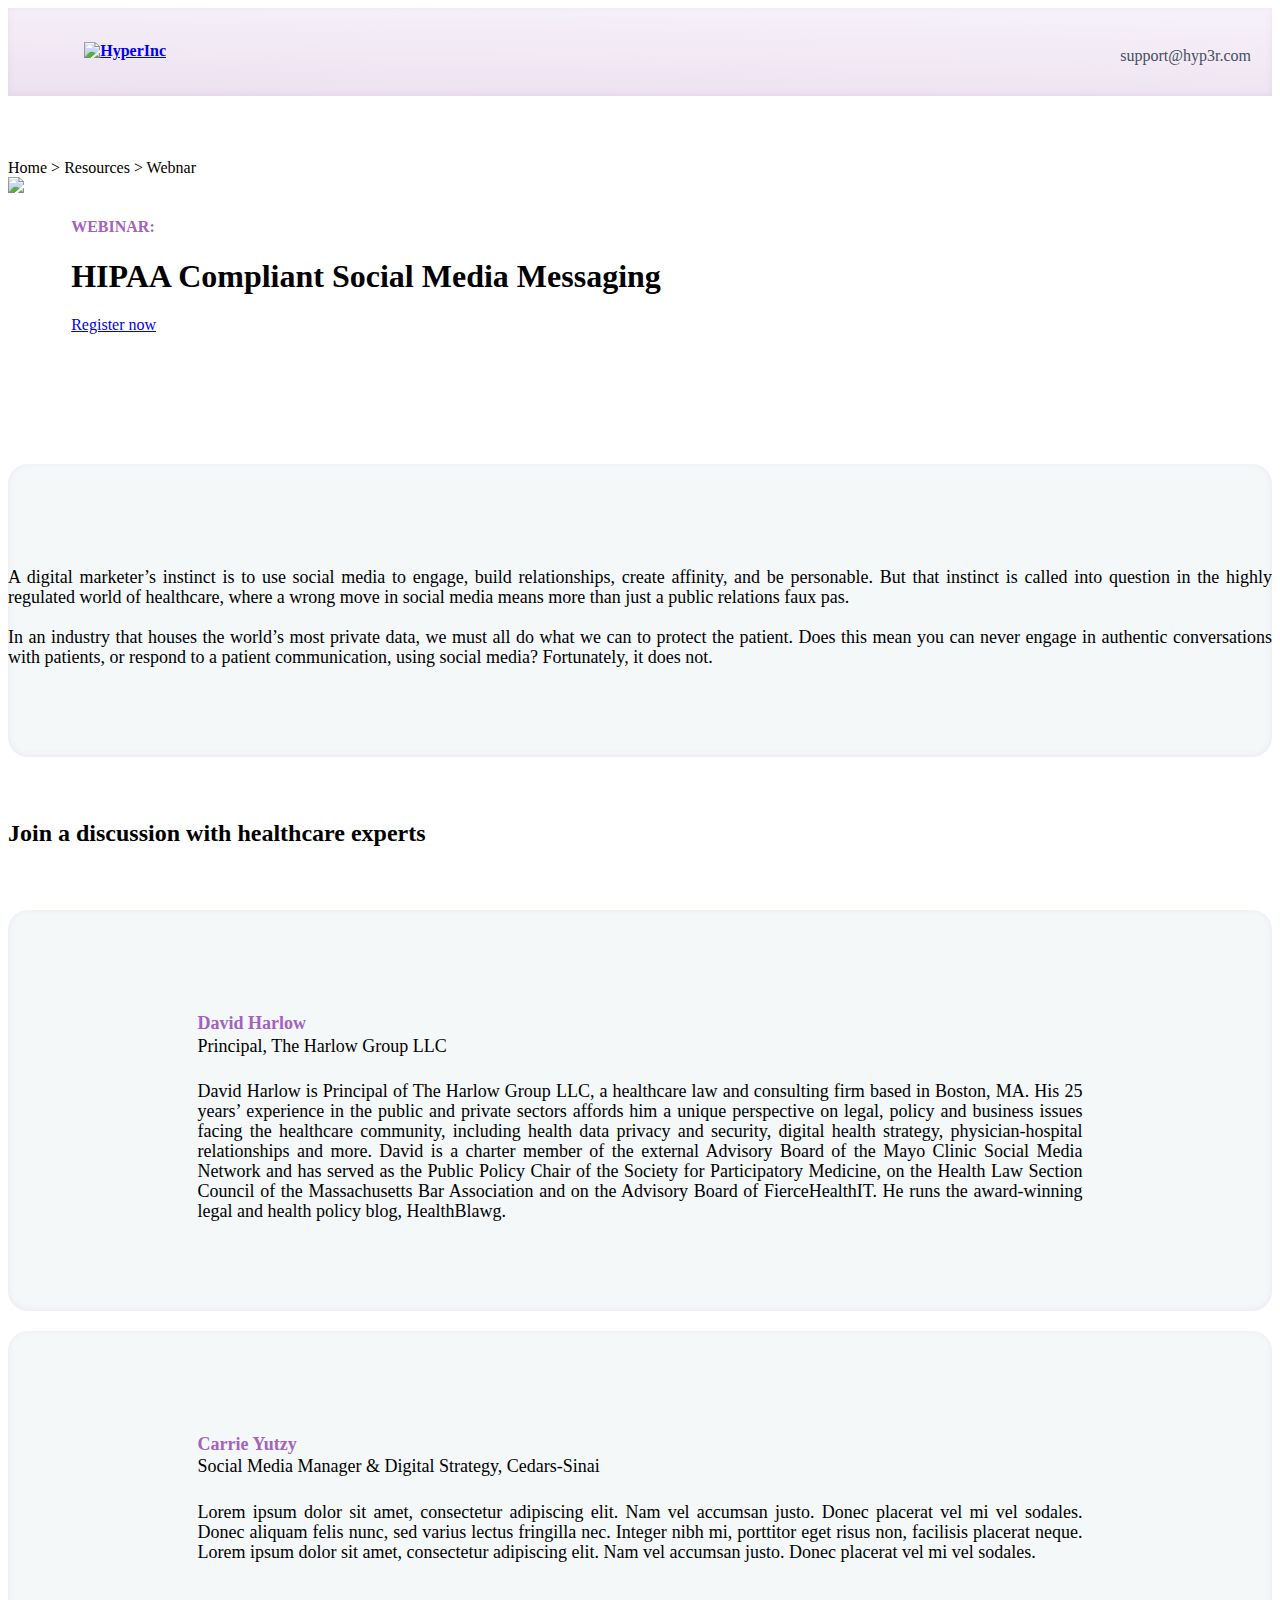
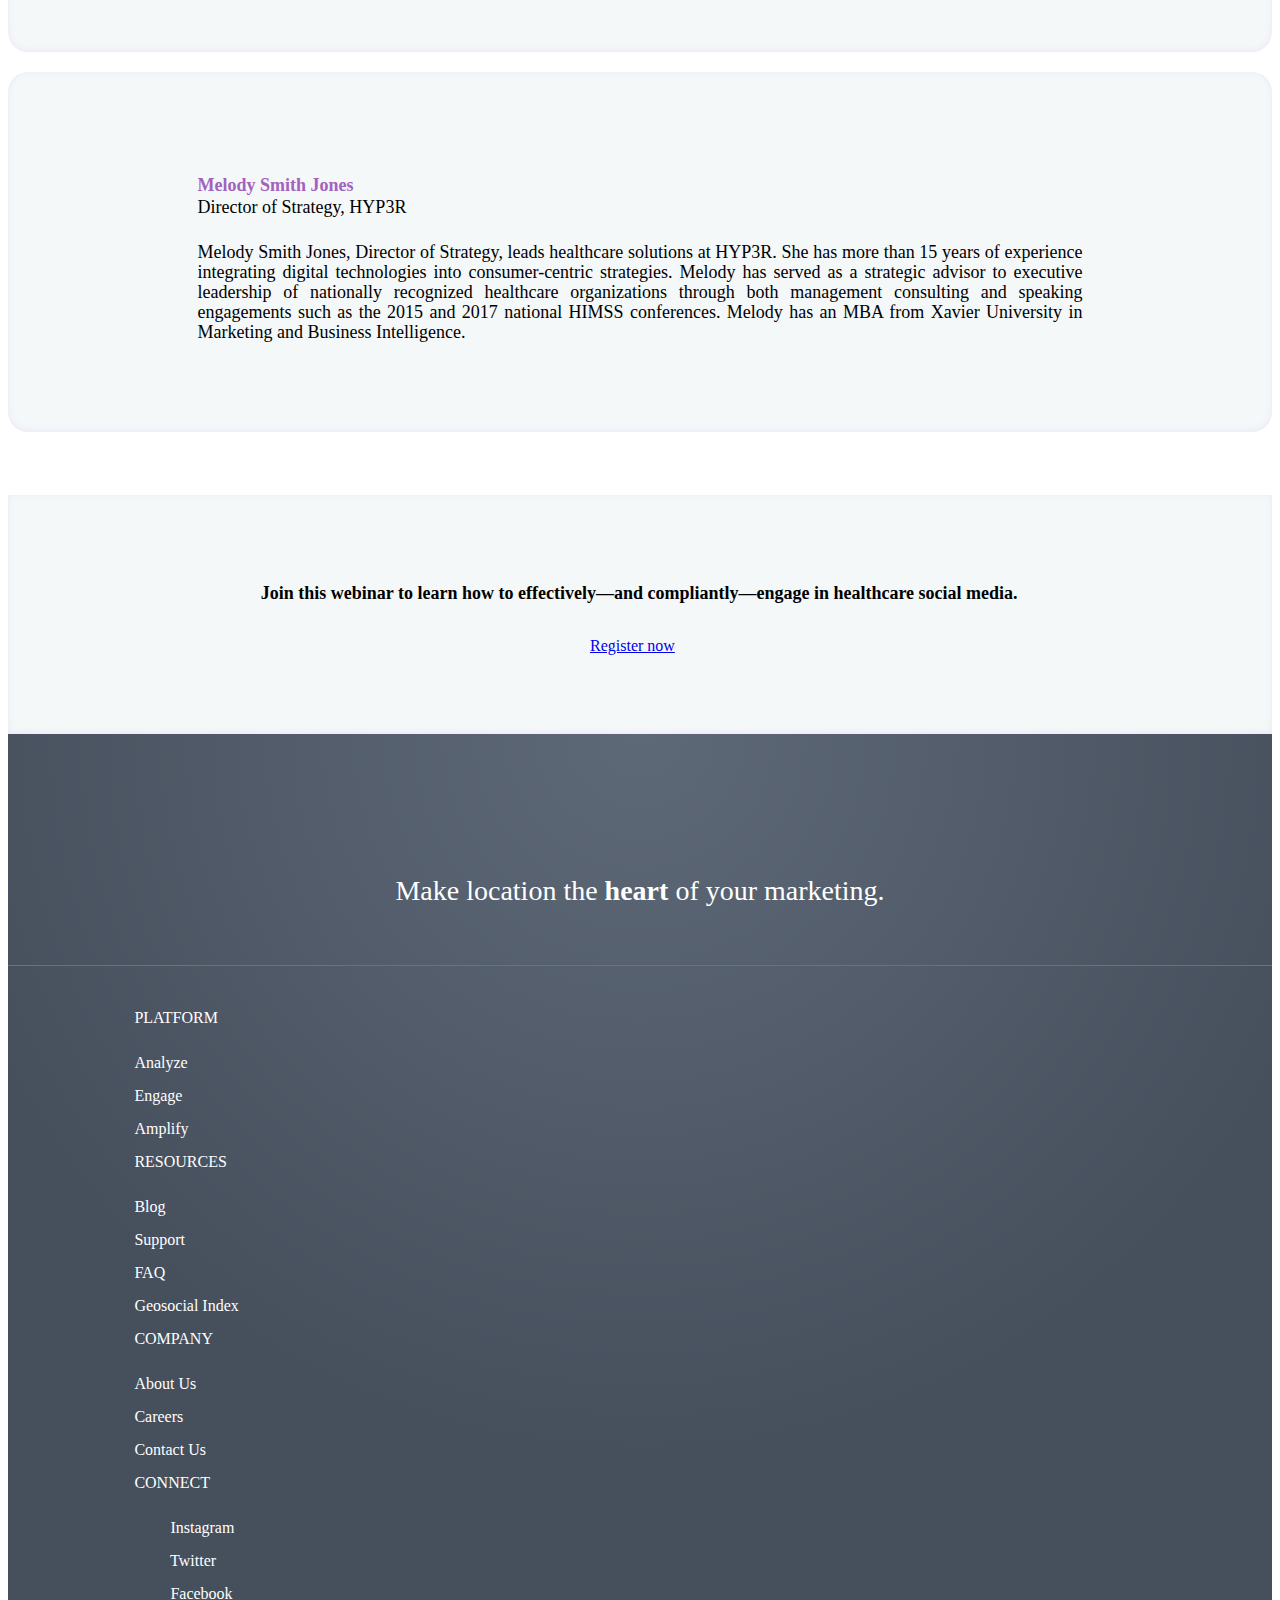
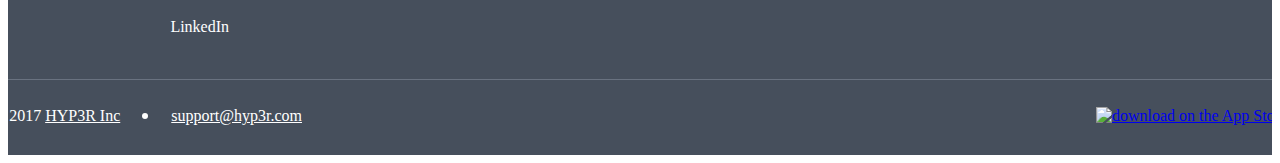
==== index.html @ 598badd9 "Concluding the desktop version" ====
<!DOCTYPE html>
<html prefix="og: http://ogp.me/ns#">

<head>
	<meta charset="utf-8">
	<meta name="viewport"
	 content="width=device-width, initial-scale=1.0">
	<title>HYP3R Take the Tour</title>
	<meta name="description"
	 content="Sign up for a HYP3R demo to explore our real-time, location-based social media engagement platform.">
	<meta name="robots"
	 content="index, follow">
	<meta name="author"
	 content="HYP3R Inc">
	<meta property="og:url"
	 content="https://hyp3r.com">
	<meta property="og:type"
	 content="website">
	<meta property="og:title"
	 content="HYP3R, the geosocial marketing platform">
	<meta property="og:description"
	 content="HYP3R's real-time, location-based social media engagement platform lets marketers surprise and delight customers when and where it matters most.">
	<meta property="og:image"
	 content="https://hyp3r.com/images/hyper-preview-platform.png">
	<meta name="twitter:card"
	 content="summary_large_image">
	<meta name="twitter:site"
	 content="@hyp3r">
	<meta name="twitter:creator"
	 content="@hyp3r">
	<meta name="twitter:title"
	 content="HYP3R, the geosocial marketing platform">
	<meta name="twitter:description"
	 content="HYP3R's real-time, location-based social media engagement platform lets marketers surprise and delight customers when and where it matters most.">
	<meta name="twitter:image"
	 content="https://hyp3r.com/images/hyper-preview-platform.png">
	<link href="https://fonts.googleapis.com/css?family=Lato:300,400,700"
	 rel="stylesheet">
	<link rel="stylesheet"
	 href="css/bootstrap.css">
	<link rel="stylesheet"
	 href="css/all.css">
	<link rel="icon"
	 type="image/png"
	 href="images/32.png">
	<script src="https://ajax.googleapis.com/ajax/libs/jquery/1.11.2/jquery.min.js"
	 defer></script>
	<script>
		window.jQuery || document.write('<script src="js/jquery-1.11.2.min.js" defer><\/script>')
	</script>
	<script src="https://maxcdn.bootstrapcdn.com/bootstrap/3.3.7/js/bootstrap.min.js"
	 integrity="sha384-Tc5IQib027qvyjSMfHjOMaLkfuWVxZxUPnCJA7l2mCWNIpG9mGCD8wGNIcPD7Txa"
	 crossorigin="anonymous"
	 defer></script>
	<script src="js/jquery.main.js"
	 defer></script>
	<!-- Google Analytics -->
	<script>
			(function (i, s, o, g, r, a, m) {			
i['GoogleAnalyticsObject'] = r; i[r] = i[r] || function () {
				(i[r].q = i[r].q || []).push(arguments)
			}, i[r].l = 1 * new Date(); a = s.createElement(o),
				m = s.getElementsByTagName(o)[0]; a.async = 1; a.src = g; m.parentNode.insertBefore(a, m)
			})(window, document, 'script', 'https://www.google-analytics.com/analytics.js', 'ga');

		ga('create', 'UA-61138845-1', 'auto');
		ga('send', 'pageview');
	</script>
</head>

<body>
	<div id="wrapper">
		<header id="header"
		 class="patterned">
			<div class="container">
				<strong class="logo"><a href="index.html"><img src="assets/web/logo.png" alt="HyperInc"></a></strong>
				<nav id="nav"
				 class="desktop-hidden">
					<a href="https://itunes.apple.com/us/app/hyp3r-the-engagement-platform-for-venues/id1049359499?mt=8"
					 class="appstore-link hidden-md hidden-lg">
						<img src="images/apple-btn.png" alt="download on the App Store">
					</a>
					<ul class="main-nav">
						<li><a href="platform.html">Platform</a></li>
						<li class="active"><a href="about-us.html">About</a></li>
						<li><a href="https://blog.hyp3r.com/"
							 target="_blank">Blog</a></li>
					</ul>
				</nav>
				<a href="#"
				 class="nav-opener pull-right"><span></span></a>
				<a class="heading-link"
				 href="mailto:&#115;&#117;&#112;&#112;&#111;&#114;&#116;&#064;&#104;&#121;&#112;&#051;&#114;&#046;&#099;&#111;&#109;">&#115;&#117;&#112;&#112;&#111;&#114;&#116;&#064;&#104;&#121;&#112;&#051;&#114;&#046;&#099;&#111;&#109;</a>
			</div>
		</header>
		<main id="main">		
			<section class="tour-section viewport-section">
				<div class="sequence-menu">
					Home > Resources > Webnar
				</div>
				<div class="container">
					<div class="row">
						<div class="col-lg-4 col-sm-4">
				          <img class="healthcare-graphic-img" src="assets/web/HealthcareGraphic1.png">
				        </div>
				        <div class="col-lg-8 col-sm-8 webnar">
				        	<h4 style="color: #A362BE">WEBINAR:</h4>
				          <h1>HIPAA Compliant Social Media Messaging</h1>
				          <p><a class="btn btn-primary" href="#" role="button">Register now</a></p>
				       </div>
					</div>
				</div>
			</section>
			<section>
				<div class="hero static-hero">
					<div class="container">
						<div>
							<p align="justify">A digital marketer’s instinct is to use social media to engage, build relationships, create affinity, and be personable. But that instinct is called into question in the highly regulated world of healthcare, where a wrong move in social media means more than just a public relations faux pas.
 							<br><br>In an industry that houses the world’s most private data, we must all do what we can to protect the patient. Does this mean you can never engage in authentic conversations with patients, or respond to a patient communication, using social media? Fortunately, it does not.</p>
						</div>
					</div>
				</div>
			</section>
			<section>
				<div class="ae-1 healthcare-intro">
					<h2 class="text-center">Join a discussion with healthcare experts</h2>
				</div>

			</section>
			<section>
				
				<div class="container">
					<div class="hero static-hero">
						<div class="healthcare-section">
							<h4 class="healthcar-name">David Harlow</h4><br>
							<p>Principal, The Harlow Group LLC</p>
							<img class="healthcar-avatar" src="assets/web/DavidPhoto1.png">
							<p align="justify">David Harlow is Principal of The Harlow Group LLC, a healthcare law and consulting firm based in Boston, MA. His 25 years’ experience in the public and private sectors affords him a unique perspective on legal, policy and business issues facing the healthcare community, including health data privacy and security, digital health strategy, physician-hospital relationships and more. David is a charter member of the external Advisory Board of the Mayo Clinic Social Media Network and has served as the Public Policy Chair of the Society for  Participatory Medicine, on the Health Law Section Council of the Massachusetts Bar Association and on the Advisory Board of FierceHealthIT. He runs the award-winning legal and health policy blog, HealthBlawg.</p>
						</div>
					</div>
					<div class="hero static-hero">
						<div class="healthcare-section">
							<h4 class="healthcar-name">Carrie Yutzy </h4><br>
							<p>Social Media Manager & Digital Strategy, Cedars-Sinai</p>
							<img class="healthcar-avatar" src="assets/web/CarriePhoto1.png">
							<p align="justify">Lorem ipsum dolor sit amet, consectetur adipiscing elit. Nam vel accumsan justo. Donec placerat vel mi vel sodales. Donec aliquam felis nunc, sed varius lectus fringilla nec. Integer nibh mi, porttitor eget risus non, facilisis placerat neque. Lorem ipsum dolor sit amet, consectetur adipiscing elit. Nam vel accumsan justo. Donec placerat vel mi vel sodales.</p>
						</div>
					</div>
					
					<div class="hero static-hero">
						<div class="healthcare-section">
							<h4 class="healthcar-name">Melody Smith Jones</h4><br>
							<p>Director of Strategy, HYP3R</p>
							<img class="healthcar-avatar" src="assets/web/MelodyPhoto1.png">
							<p align="justify">Melody Smith Jones, Director of Strategy, leads healthcare solutions at HYP3R. She has more than 15 years of experience integrating digital technologies into consumer-centric strategies. Melody has served as a strategic advisor to executive leadership of nationally recognized healthcare organizations through both management consulting and speaking engagements such as the 2015 and 2017 national HIMSS conferences. Melody has an MBA from Xavier University in Marketing and Business Intelligence.</p>
						</div>
					</div>

				</div>


			</section>
			<section>
				<div class="ae-1 hero healthcare-footer">
					<div class="join-webnar">
						<h4 class="text-center">Join this webinar to learn how to effectively—and compliantly—engage in healthcare social media.</h4>
						<p><a class="btn btn-primary btn-join-webnar" href="#" role="button">Register now</a></p>
					</div>

				</div>

			</section>
		</main>
		<footer id="footer">
			<div class="container">
				<div class="footer-heading hidden-xs">
					<i class="icon-hyper-pin"></i>
					<p>Make location the <b>heart</b> of your marketing.</p>
				</div>
				<div class="add-nav row">
					<div class="col-md-10 col-md-offset-3 col-sm-offset-3">
						<div class="row">
							<div class="col-xs-6 col-sm-3 center-mobile">
								<span class="title">Platform</span>
								<ul class="add-nav-list footer-platform">
									<li><a href="platform.html#analyze">Analyze</a></li>
									<li><a href="platform.html#engage">Engage</a></li>
									<li><a href="platform.html#amplify">Amplify</a></li>
								</ul>
							</div>
							
							<div class="col-sm-3">
								<span class="title">RESOURCES</span>
								<ul class="add-nav-list">
									<li><a href="https://blog.hyp3r.com/" target="_blank">Blog</a></li>
									<li><a href="http://support.hyp3r.com/" target="_blank">Support</a></li>
									<li><a href="http://support.hyp3r.com/customer/en/portal/topics/1008012-faqs" target="_blank">FAQ</a></li>
							<li><a href="https://geosocial.hyp3r.com/" target="_blank">Geosocial Index</a></li>
							</ul>
							</div>
							<div class="col-xs-6 col-sm-3 center-mobile">
								<span class="title">COMPANY</span>
								<ul class="add-nav-list footer-about-us">
									<li><a href="about-us.html">About Us</a></li>
									<li><a href="about-us.html#careers">Careers</a></li>
									<li><a href="about-us.html#contactus">Contact Us</a></li>
								</ul>
							</div>
							<div class="clearfix visible-xs-block"></div>
							<div class="col-sm-3">
								<span class="title text-center-xs decorate-xs"><span class="decorationed">CONNECT</span></span>
								<ul class="add-nav-list social-list-xs">
									<li><a href="https://www.instagram.com/hyp3r/"
										 class="instagram"
										 target="_blank"><i class="icon-instagram"></i> <span>Instagram</span></a></li>
									<li><a href="https://twitter.com/hyp3r"
										 class="twitter"
										 target="_blank"><i class="icon-twitter"></i> <span>Twitter</span></a></li>
									<li><a href="https://www.facebook.com/hyp3rapp/"
										 class="facebook"
										 target="_blank"><i class="icon-facebook"></i> <span>Facebook</span></a></li>
									<li><a href="https://www.linkedin.com/company/hyp3r"
										 class="linkedin"
										 target="_blank"><i class="icon-linkedin"></i> <span>LinkedIn</span></a></li>
								</ul>
							</div>
						</div>
					</div>
				</div>
				<div class="basement">
					<ul class="copy-list ae-6 from-left">
						<li>&copy; 2017 <a href="#">HYP3R Inc</a></li>
						<li><a href="mailto:&#115;&#117;&#112;&#112;&#111;&#114;&#116;&#064;&#104;&#121;&#112;&#051;&#114;&#046;&#099;&#111;&#109;">&#115;&#117;&#112;&#112;&#111;&#114;&#116;&#064;&#104;&#121;&#112;&#051;&#114;&#046;&#099;&#111;&#109;</a></li>
					</ul>
					<div class="ae-6 from-right">
						<a href="https://itunes.apple.com/us/app/hyp3r-the-engagement-platform-for-venues/id1049359499?mt=8"
						 class="appstore-link">
							<img src="assets/web/apple-btn.png" alt="download on the App Store">
						</a>
					</div>
				</div>
			</div>
		</footer>
	</div>
</body>

</html>
---- css/all.css ----
@font-face {
    font-family: "icomoon";
    src: url(../fonts/icomoon.eot?uert0j);
    src: url(../fonts/icomoon.eot?uert0j#iefix) format("embedded-opentype"),url(../fonts/icomoon.ttf?uert0j) format("truetype"),url(../fonts/icomoon.woff?uert0j) format("woff"),url(../fonts/icomoon.svg?uert0j#icomoon) format("svg");
    font-weight: 400;
    font-style: normal
}

[class*=" icon-"],[class^=icon-] {
    font-family: "icomoon"!important;
    speak: none;
    font-style: normal;
    font-weight: 400;
    font-variant: normal;
    text-transform: none;
    line-height: 1;
    -webkit-font-smoothing: antialiased;
    -moz-osx-font-smoothing: grayscale
}

.icon-conect2:before {
    content: "\e90a"
}

.icon-alert:before {
    content: "\e906"
}

.icon-chart:before {
    content: "\e907"
}

.icon-chart2:before {
    content: "\e908"
}

.icon-gift:before {
    content: "\e90f"
}

.icon-img:before {
    content: "\e910"
}

.icon-message:before {
    content: "\e911"
}

.icon-world:before {
    content: "\e912"
}

.icon-arrow-right:before {
    content: "\e900"
}

.icon-hyper-pin:before {
    content: "\e901"
}

.icon-conect:before {
    content: "\e909"
}

.icon-linkedin:before {
    content: "\e902"
}

.icon-facebook:before {
    content: "\e903"
}

.icon-twitter:before {
    content: "\e904"
}

.icon-instagram:before {
    content: "\e905"
}

.slick-list,.slick-slider {
    position: relative;
    display: block
}

.slick-slider {
    box-sizing: border-box;
    -webkit-touch-callout: none;
    -webkit-user-select: none;
    -moz-user-select: none;
    -ms-user-select: none;
    user-select: none;
    -ms-touch-action: pan-y;
    touch-action: pan-y;
    -webkit-tap-highlight-color: transparent
}

.slick-list {
    overflow: hidden;
    margin: 0;
    padding: 0
}

.slick-dots li button:focus,.slick-dots li button:hover,.slick-list:focus {
    outline: none
}

.slick-list.dragging {
    cursor: pointer;
    cursor: hand
}

.slick-slider .slick-list,.slick-slider .slick-track {
    -ms-transform: translate3d(0,0,0);
    transform: translate3d(0,0,0)
}

.slick-track {
    position: relative;
    left: 0;
    top: 0;
    display: block
}

.slick-track:after,.slick-track:before {
    content: "";
    display: table
}

.slick-track:after {
    clear: both
}

.slick-loading .slick-track {
    visibility: hidden
}

.slick-slide {
    float: left;
    height: 100%;
    min-height: 1px;
    outline: none;
    display: none
}

[dir=rtl] .slick-slide {
    float: right
}

.slick-initialized .slick-slide,.slick-slide img {
    display: block
}

.slick-slide.slick-loading img {
    display: none
}

.slick-slide.dragging img {
    pointer-events: none
}

.slick-loading .slick-slide {
    visibility: hidden
}

.slick-vertical .slick-slide {
    display: block;
    height: auto;
    border: 1px solid transparent
}

.is-touch-device .hero .video-holder video,.slick-arrow.slick-hidden {
    display: none
}

.emoji-side-space {
    margin-left: 3px;
    margin-right: 5px
}

@font-face {
    font-family: "slick";
    font-weight: 400;
    font-style: normal;
    src: url(fonts/slick.eot);
    src: url(fonts/slick.eot?#iefix) format("embedded-opentype"),url(fonts/slick.woff) format("woff"),url(fonts/slick.ttf) format("truetype"),url(fonts/slick.svg#slick) format("svg")
}

.slick-next,.slick-prev {
    position: absolute;
    display: block;
    height: 20px;
    width: 20px;
    line-height: 0;
    font-size: 0;
    cursor: pointer;
    background: 0 0;
    color: transparent;
    top: 50%;
    -ms-transform: translate(0,-50%);
    transform: translate(0,-50%);
    padding: 0;
    border: none;
    outline: none
}

.slick-next:focus,.slick-next:hover,.slick-prev:focus,.slick-prev:hover {
    outline: none;
    background: 0 0;
    color: transparent
}

.slick-dots li button:focus:before,.slick-dots li button:hover:before,.slick-next:focus:before,.slick-next:hover:before,.slick-prev:focus:before,.slick-prev:hover:before {
    opacity: 1
}

.slick-next.slick-disabled:before,.slick-prev.slick-disabled:before {
    opacity: .25
}

.slick-dots li button:before,.slick-next:before,.slick-prev:before {
    font-family: "slick";
    font-size: 20px;
    line-height: 1;
    color: #fff;
    opacity: .75;
    -webkit-font-smoothing: antialiased;
    -moz-osx-font-smoothing: grayscale
}

.slick-prev {
    left: -25px
}

.slick-prev[dir=rtl] {
    left: auto;
    right: -25px
}

.slick-prev:before {
    content: "←"
}

.slick-next:before,.slick-prev:before[dir=rtl] {
    content: "→"
}

.slick-next {
    right: -25px
}

.slick-next[dir=rtl] {
    left: -25px;
    right: auto
}

.slick-next:before[dir=rtl] {
    content: "←"
}

.slick-dotted .slick-slider {
    margin-bottom: 30px
}

.slick-dots {
    position: absolute;
    bottom: -25px;
    list-style: none;
    display: block;
    text-align: center;
    padding: 0;
    margin: 0;
    width: 100%
}

.slick-dots li {
    position: relative;
    display: inline-block;
    height: 20px;
    width: 20px;
    margin: 0 5px;
    padding: 0;
    cursor: pointer
}

.slick-dots li button {
    border: 0;
    background: 0 0;
    display: block;
    height: 20px;
    width: 20px;
    outline: none;
    line-height: 0;
    font-size: 0;
    color: transparent;
    padding: 5px;
    cursor: pointer
}

.slick-dots li button:before {
    position: absolute;
    top: 0;
    left: 0;
    content: "•";
    width: 20px;
    height: 20px;
    font-size: 6px;
    line-height: 20px;
    text-align: center;
    color: #000;
    opacity: .25
}

.slick-dots li.slick-active button:before {
    color: #000;
    opacity: .75
}

.hero {
    box-shadow: inset 0 -1px 6px rgba(154,83,184,.1);
    background-color: #F4F8F9;
    font-size: 13px;
    line-height: 18px;
    font-weight: 300;
    padding: 65px 0 27px;
    position: relative;
    z-index: 2
}

.home .hero {
    padding: 64px 0 20px;

}

.home .hero p {
    margin: 0 0 26px
}

.hero .description,.hero .description-animated {
    overflow: hidden;
    text-align: center;
    z-index: 9
}

.hero .description,.video-holder {
    position: relative
}

.hero .description-animated {
    position: absolute
}

.hero h1 {
    display: block;
    font-size: 22px;
    line-height: 30px;
    margin: 0 0 -2px
}

.hero p {
    margin: 0 0 20px
}

.hero .follow {
    transition: color .3s linear;
    color: #464f5c
}

.hero .follow:hover {
    color: #f43151;
    text-decoration: none
}

.hero .video-holder {
    padding-top: 63%
}

.hero .pattern {
    position: absolute;
    left: 0;
    right: 0;
    top: 0;
    bottom: 0;
    z-index: -1;
    background: url(../images/pattern.png);
    opacity: .4
}

.video-holder {
    text-align: center;
    background-size: cover;
    background-repeat: no-repeat;
    background-position: 50% 50%;
    overflow: hidden
}

.platform-list li:after,.video-holder video {
    position: absolute;
    -ms-transform: translateY(-50%);
    transform: translateY(-50%)
}

.video-holder video {
    border: 0!important;
    background-color: transparent;
    overflow: hidden;
    right: 0;
    opacity: .88;
    top: 55%
}

.video-holder img {
    display: block;
    height: auto;
    max-width: 100%;
    max-height: 425px;
    position: absolute;
    left: 0;
    top: 0
}

.video-holder .amplify-img {
    max-width: 445px
}

.video-holder .analyze-img {
    max-height: 475px
}

.platform-list {
    display: -ms-flexbox;
    display: flex;
    -ms-flex-pack: center;
    justify-content: center
}

.platform-list li {
    width: 80px;
    margin: 0 13px;
    position: relative;
    display: -ms-flexbox;
    display: flex
}

.platform-list li:after {
    content: "";
    background: url(../images/separator.png) no-repeat;
    background-size: cover;
    left: 100%;
    top: 50%;
    width: 33px;
    height: 8px;
    margin: -3px 0 0 -3px
}

.platform-list li:last-child:after {
    display: none
}

.platform-list a {
    transition: color .3s linear,box-shadow .3s linear,transform .3s linear;
    display: block;
    color: #9b53b8;
    width: 100%;
    display: -ms-flexbox;
    display: flex;
    -ms-flex-direction: column;
    flex-direction: column;
    -ms-flex-pack: justify;
    justify-content: space-between
}

.platform-list a:hover {
    -ms-transform: translateY(-14px);
    transform: translateY(-14px);
    text-decoration: none;
    color: #6c3987
}

.platform-list .img-wrap {
    margin: 0 0 -1px
}

.platform-list img {
    display: inline-block;
    vertical-align: top;
    max-width: 100%;
    height: auto;
    max-height: 175px
}

.platform-list .list-title {
    display: block;
    font-weight: 400
}

.form-group.semi-rhythm {
    margin: 0 0 10px
}

.form-control {
    font-family: "ProximaNova","Helvetica Neue",Helvetica,Arial,sans-serif;
    font-size: 15px;
    font-weight: 400;
    box-shadow: none;
    -webkit-appearance: none
}

.form-control:hover {
    border-color: #697280
}

.form-control:focus {
    border-color: #9b53b8;
    box-shadow: 0 0 3px rgba(0,0,0,.2)
}

.form-control.not-empty {
    border-color: #464f5c;
    box-shadow: none
}

.form-control.error {
    border-color: #f43151
}

label {
    font-weight: 400;
    font-size: 16px;
    color: #323b45;
    margin: 0 0 8px
}

.form-module .error-field,.form-module .thank-message {
    display: -ms-flexbox;
    display: flex;
    -ms-flex-pack: center;
    justify-content: center;
    -ms-flex-align: center;
    align-items: center
}

.form-module .error-field {
    border-color: #f43151;
    color: #f43151;
    text-align: center;
    border-width: 0 1px;
    overflow: hidden;
    background: 0 0;
    height: 0;
    padding: 0 19px;
    transition: height .3s linear,padding .3s linear,border-width .3s linear
}

.form-module .error-field .invalid-item {
    text-transform: lowercase
}

.form-module .error-form .error-field {
    height: 45px;
    padding: 6px 19px;
    border-width: 1px
}

.form-module .error-form .error-field.input-sm {
    height: 40px
}

.form-module .error-form [type=submit] {
    pointer-events: none;
    cursor: not-allowed;
    background-color: #b6bfce;
    border-color: #b6bfce
}

.form-module .error-form .icon {
    display: inline-block;
    vertical-align: top;
    margin: 0 0 0 5px
}

.form-module .success-form .thank-message {
    opacity: 1;
    visibility: visible;
    position: static
}

.form-module .success-form .success-hidden {
    display: none
}

.form-module .thank-message {
    max-width: 290px;
    height: 125px;
    background-color: #f4f8f9;
    border-radius: 4px;
    padding: 10px;
    font-size: 15px;
    opacity: 0;
    visibility: hidden;
    margin: 35px auto 10vh;
    transition: opacity .3s linear,visibility .3s linear;
    position: absolute;
    left: -9999px;
    top: -9999px
}

.form-module .thank-message .text {
    text-align: center;
    width: 259px
}

.form-module .thank-message .text span {
    display: block;
    margin: 0 0 15px
}

.form-module .thank-message .icon {
    font-size: 30px
}

.login-form {
    max-width: 430px;
    margin: 0 auto;
    padding: 0 15px
}

.login-form .btn-google-signin {
    width: 100%;
    margin: 0 0 20px
}

.login-form .devider {
    margin: 0 0 14px;
    text-align: center;
    font-weight: 300;
    font-size: 16px;
    overflow: hidden
}

.login-form .devider span {
    display: inline-block;
    vertical-align: top;
    position: relative;
    padding: 2px 12px
}

.login-form .devider span:after,.login-form .devider span:before {
    content: "";
    display: block;
    position: absolute;
    top: 50%;
    -ms-transform: translateY(-50%);
    transform: translateY(-50%);
    width: 100vw;
    height: 1px;
    background-color: #dbdee6
}

.login-form .devider span:before {
    right: 100%
}

.login-form .devider span:after {
    left: 100%
}

.login-form [type=submit] {
    min-width: 185px
}

.login-form .add-login-list {
    padding: 0;
    margin: 35px 0 0;
    list-style: none;
    display: -ms-flexbox;
    display: flex;
    -ms-flex-pack: justify;
    justify-content: space-between;
    -ms-flex-align: center;
    align-items: center;
    font-size: 16px
}

.login-form .add-login-list a {
    color: #9a5cb4;
    text-decoration: underline
}

.login-form .add-login-list a:hover,.platform-info a:hover {
    text-decoration: none
}

body {
    min-width: 320px
}

#wrapper {
    position: relative;
    overflow: hidden
}

a {
    outline: none!important;
    transition: color .3s linear
}

a:focus {
    text-decoration: none
}

.btn,.btn i {
    display: inline-block;
    vertical-align: top
}

.btn {
    font-size: 16px;
    outline: none!important;
    transition: background .3s linear,color .3s linear,border-color .3s linear
}

.btn:active {
    box-shadow: none
}

.btn.btn-default:hover {
    background: #9b53b8;
    color: #fff;
    border-color: #9b53b8
}

.btn.btn-default:active {
    background: #6c3987;
    border-color: #6c3987
}

.btn.btn-primary:hover {
    background: #f96e81;
    color: #fff;
    border-color: #f96e81
}

.btn.btn-primary:active {
    background: #e02847;
    border-color: #e02847
}

.btn.btn-info:hover {
    background: #9b53b8;
    color: #fff;
    border-color: #9b53b8
}

.btn.btn-info:active {
    background: #6c3987;
    border-color: #6c3987;
    color: #fff
}

.btn.btn-lg {
    padding: 4px 17px
}

.btn.btn-md {
    border-radius: 4px;
    padding: 8px 19px
}

.btn.btn-sm {
    padding: 0
}

.btn i {
    margin: 4px 0 0 11px
}

.btn.btn-google-signin {
    position: relative;
    padding-left: 59px;
    color: #fff;
    font-size: 16px;
    border-radius: 2px!important;
    background-color: #4285f4;
    box-shadow: 0 1px 1px 0 rgba(0,0,0,.24)
}

.btn.btn-google-signin .google-logo {
    display: block;
    position: absolute;
    top: 1px;
    left: 1px;
    bottom: 1px;
    width: 38px;
    border-radius: 1px;
    background-color: #fff
}

.btn.btn-google-signin .google-logo img {
    position: absolute;
    top: 50%;
    left: 50%;
    -ms-transform: translate(-50%,-50%);
    transform: translate(-50%,-50%)
}

.btn.btn-google-signin:hover {
    background-color: #226de8
}

.gray-bg {
    background-color: #f4f8f9
}

.feedback-section {
    padding: 120px 0
}

.feedback-section h2 {
    margin: 0 0 30px
}

.tour-section {
    padding: 66px 0 20px
}

.tour-section h2 {
    margin: 0 0 7px
}

.tour-section .sub-heading {
    display: block;
    max-width: 386px;
    margin: 0 auto 9px;
    text-align: center;
    font-weight: 300
}

.tour-section [type=submit] {
    min-width: 190px
}

.login-module {
    display: -ms-flexbox;
    display: flex;
    -ms-flex-align: stretch;
    align-items: stretch;
    background-color: rgba(155,83,184,.08)
}

.login-module .form-side {
    display: inline-block;
    vertical-align: top;
    position: relative;
    width: 100%;
    padding: 168px 0 100px;
    min-height: 100vh;
    background-color: #fff
}

.login-module .gallery-side {
    width: 664px;
    min-height: 100vh;
    padding: 22.3vh 0 0
}

.login-module .gallery-side h2,.text-description h2 {
    margin: 0 0 6px
}

.login-module .gallery-side .sub-heading {
    display: block;
    margin: 0 auto 49px;
    padding: 0 15px;
    text-align: center;
    font-weight: 300
}

.login-module .gallery-side .slideshow .slide {
    width: 100%;
    text-align: center
}

.login-module .gallery-side,.login-module .gallery-side .slideshow .slide img {
    display: inline-block;
    vertical-align: top
}

.login-module .gallery-side .slideshow .pagination {
    padding: 51px 0 20px
}

.login-module,.login-module .gallery-side .slideshow .pagination ul {
    -ms-flex-pack: center;
    justify-content: center
}

.login-module .footer {
    position: absolute;
    left: 0;
    right: 0;
    bottom: 0;
    padding: 18px 0 22px;
    border-top: 1px solid #dbdee6
}

.h2,h2 {
    margin: 0 0 15px
}

.content-section {
    padding: 25px 0
}

.content-section .content-hold {
    border-top: 1px solid #eceff2;
    padding: 35px 0 9px
}

.content-section .content-hold:first-child {
    border: 0;
    padding: 0 0 4px
}

.heading-section {
    margin: 0 0 26px
}

.platform-info {
    margin: 0 -15px 25px;
    padding: 26px 15px 14px;
    box-shadow: 0 0 6px rgba(146,146,146,.1);
    z-index: 2;
    background: #fff;
    overflow: hidden;
    position: relative
}

.platform-info img {
    max-height: 70px;
    max-width: 70px
}

.platform-info .heading {
    overflow: hidden;
    margin: 0 0 17px
}

.platform-info .heading h2 {
    display: inline-block;
    vertical-align: top;
    position: relative;
    font-weight: 400;
    margin: 0;
    font-size: 14px;
    line-height: 18px
}

.platform-info .col {
    font-weight: 300
}

.platform-info a {
    display: block;
    color: #454f5b
}

.platform-info .img-wrap {
    margin: 0 0 10px;
    position: relative
}

.platform-info .img-wrap img,.text-description img {
    display: inline-block;
    vertical-align: top;
    max-width: 100%;
    height: auto
}

.platform-info h3,.text-description h3 {
    font-size: 14px;
    line-height: 18px;
    font-weight: 400;
    margin: 0 0 -2px
}

.analyze-section .profit-list i,.analyze-section h2,.graphic-section .graphic-block .title.blue-heading h3,.platform-info .blue-heading h3 {
    color: #3882d3
}

.engage-section .profit-list i,.engage-section h2,.platform-info .pink-heading h3 {
    color: #f43151
}

.amplify-section .profit-list i,.amplify-section h2,.platform-info .green-heading h3 {
    color: #29bb9c
}

.platform-info p {
    margin: 0
}

.markers-section {
    box-shadow: inset 0 -1px 6px rgba(146,146,146,.1);
    background-color: #f4f8f9;
    padding: 0 0 19px
}

.markers-section .heading-section {
    margin: 0 0 21px
}

.testimonials {
    display: -ms-flexbox;
    display: flex;
    -ms-flex-wrap: wrap;
    flex-wrap: wrap
}

.custom-tabset-mobile,.testimonials-slider-mobile {
    display: none
}

.custom-tabset {
    margin: 0;
    position: relative
}

.highlighted-partner-logo,.slick-slide .highlighted-partner-logo {
    display: none
}

.custom-tabset li.active [href="inc/marriott.html"] .highlighted-partner-logo,.custom-tabset li.slick-current [href="inc/marriott.html"] .highlighted-partner-logo,.default-partner-logo {
    display: block
}

.custom-tabset li.active [href="inc/marriott.html"] .default-partner-logo,.custom-tabset li.slick-current [href="inc/marriott.html"] .default-partner-logo {
    display: none
}

.custom-tabset li.active [href="inc/pepsi.html"] .highlighted-partner-logo,.custom-tabset li.slick-current [href="inc/pepsi.html"] .highlighted-partner-logo {
    display: block
}

.custom-tabset li.active [href="inc/pepsi.html"] .default-partner-logo,.custom-tabset li.slick-current [href="inc/pepsi.html"] .default-partner-logo {
    display: none
}

.custom-tabset li.active [href="inc/hard-rock.html"] svg path,.custom-tabset li.slick-current [href="inc/hard-rock.html"] svg path {
    fill: #000
}

.custom-tabset li.active [href="inc/warriors.html"] .highlighted-partner-logo,.custom-tabset li.slick-current [href="inc/warriors.html"] .highlighted-partner-logo {
    display: block
}

.custom-tabset li.active [href="inc/warriors.html"] .default-partner-logo,.custom-tabset li.slick-current [href="inc/warriors.html"] .default-partner-logo {
    display: none
}

.custom-tabset li.active [href="inc/yankees.html"] svg path,.custom-tabset li.slick-current [href="inc/yankees.html"] svg path {
    fill: #002b68
}

.custom-tabset li.active [href="inc/garden.html"] svg path,.custom-tabset li.slick-current [href="inc/garden.html"] svg path {
    fill: #113b79
}

.custom-tabset li.active [href="inc/hour-fitness.html"] .highlighted-partner-logo,.custom-tabset li.slick-current [href="inc/hour-fitness.html"] .highlighted-partner-logo {
    display: block
}

.custom-tabset a:hover .default-partner-logo,.custom-tabset li.active [href="inc/hour-fitness.html"] .default-partner-logo,.custom-tabset li.slick-current [href="inc/hour-fitness.html"] .default-partner-logo {
    display: none
}

.custom-tabset li.active [href="inc/cs.html"] svg path,.custom-tabset li.slick-current [href="inc/cs.html"] svg path {
    fill: #a2162d
}

.custom-tabset a {
    width: 86px;
    height: 86px;
    transition: box-shadow .3s linear;
    display: block;
    box-shadow: 0 2px 5px rgba(70,79,92,.2);
    background: #fff;
    display: -ms-flexbox;
    display: flex;
    border-radius: 50%;
    -ms-flex-align: center;
    align-items: center;
    -ms-flex-pack: center;
    justify-content: center;
    padding: 10px 18px;
    margin: 0 auto;
    outline: none
}

.no-event {
    pointer-events: none
}

.custom-tabset a:hover {
    box-shadow: 0 7px 15px rgba(70,79,92,.2)
}

.custom-tabset a:hover .highlighted-partner-logo,.custom-tabset svg,.testimonials-slider cite .description .text {
    display: block
}

.custom-tabset a[href="inc/hard-rock.html"]:hover svg path {
    fill: #000
}

.custom-tabset a[href="inc/yankees.html"]:hover svg path {
    fill: #002b68
}

.custom-tabset a[href="inc/garden.html"]:hover svg path {
    fill: #113b79
}

.custom-tabset a[href="inc/cs.html"]:hover svg path {
    fill: #a2162d
}

.custom-tabset svg path {
    fill: #91969d
}

.marroit-logo-image {
    opacity: .6
}

.platform-information .col-md-6 {
    width: 49%
}

.no-side-padding {
    padding-right: 0;
    padding-left: 0
}

.testimonials-slider>div {
    visibility: hidden;
    opacity: 0;
    transition: opacity .5s linear,visibility .5s linear
}

.testimonials-slider>div.animated {
    visibility: visible;
    opacity: 1
}

.testimonials-slider .slick-list {
    overflow: visible
}

.testimonials-slider .slide {
    width: 100%
}

.testimonials-slider blockquote {
    margin: 0;
    padding: 0;
    font-size: 13px;
    line-height: 18px;
    border: 0;
    font-weight: 300
}

.testimonials-slider q {
    box-shadow: 0 6px 18px rgba(70,79,92,.13);
    border-radius: 4px;
    background: #fff;
    display: block;
    position: relative;
    z-index: 3;
    font-size: 13px;
    padding: 11px 23px 10px 14px;
    margin: 0 0 18px
}

.testimonials-slider q:before {
    content: "";
    background: #fff;
    position: absolute;
    border-radius: 4px;
    left: 0;
    right: 0;
    top: 0;
    bottom: 0;
    z-index: -1;
    overflow: hidden
}

.testimonials-slider q:after {
    content: "";
    position: absolute;
    bottom: -8px;
    left: 10px;
    border: 12px solid transparent;
    border-bottom: 12px solid #fff;
    -ms-transform: rotate(-44deg);
    transform: rotate(-44deg);
    z-index: -2
}

.testimonials-slider cite {
    font-style: normal;
    padding: 0 52px 0 0
}

.testimonials-slider cite .photo {
    width: 47px;
    overflow: hidden;
    border-radius: 50%
}

.pagination ul li a,.testimonials-slider cite .photo img {
    display: block;
    border-radius: 50%;
    height: 73px;
    width: 73px
}

.testimonials-slider cite .description {
    display: inline-block;
    width: calc(100% - 47px);
    padding: 0 0 0 11px;
    line-height: 16px
}

.slideshow-controls .btn-next,.slideshow-controls .btn-prev,.testimonials-slider .name {
    display: block
}

.pagination ul,.slideshow-controls,.testimonials-slider cite {
    display: -ms-flexbox;
    display: flex
}

.slideshow-controls .btn-next:hover svg path,.slideshow-controls .btn-prev:hover svg path {
    transition: fill .3s linear,fill-opacity .3s linear;
    fill: #464f5c;
    fill-opacity: 1
}

.slideshow-controls .btn-next:active svg path,.slideshow-controls .btn-prev:active svg path {
    transition: fill .3s linear,fill-opacity .3s linear;
    fill: #9b53b8;
    fill-opacity: 1
}

.pagination ul {
    margin: 0;
    padding: 0;
    list-style: none
}

.pagination ul li {
    margin: 0 8px
}

.pagination ul li.active a {
    background: #9b53b8!important;
    border-color: #9b53b8!important
}

.pagination ul li a {
    transition: background .3s linear,border-color .3s linear;
    width: 13px;
    height: 13px;
    border: 1px solid #464f5c;
    text-indent: -9999px;
    overflow: hidden
}

.pagination ul li a:hover {
    background: #464f5c;
    border-color: #464f5c
}

.award-item .img-hold,.awards-section .row {
    display: -ms-flexbox;
    display: flex;
    -ms-flex-pack: center;
    justify-content: center
}

.awards-section .row {
    -ms-flex-wrap: wrap;
    flex-wrap: wrap
}

.awards-section .row:after,.awards-section .row:before,.graphic-section .row:after,.graphic-section .row:before {
    display: none
}

.award-item,.award-item a {
    transition: color .3s linear,transform .3s linear
}

.award-item {
    margin: 0 0 18px
}

.award-item a {
    color: #454f5b;
    font-size: 18px;
    line-height: 32px;
    font-weight: 300;
    display: block;
    pointer-events: none
}

.award-item,.award-item a:active {
    text-decoration: none
}

.award-item .img-hold {
    transition: background .3s linear,box-shadow .3s linear;
    border-radius: 4px;
    background: #f4f8f9;
    -ms-flex-align: center;
    align-items: center;
    margin: 0 0 6px;
    padding: 10px 9px
}

.img-hold {
    height: 110px
}

.award-item .img-hold .grayscale-fix,.award-item .img-hold img {
    -ms-flex-negative: 0;
    flex-shrink: 0;
    display: block;
    max-width: 100%;
    height: auto
}

.award-item .img-hold img {
    max-height: 70px
}

.award-item .img-hold .visa {
    max-width: 55%
}

.award-item .img-hold svg path,.custom-tabset svg path {
    transition: fill .3s linear
}

.award-item .title {
    transition: font-weight .3s linear;
    font-weight: 300;
    display: block;
    font-size: 13px;
    line-height: 16px
}

.text-description {
    font-weight: 300
}

.text-description .row {
    display: -ms-flexbox;
    display: flex;
    -ms-flex-wrap: wrap;
    flex-wrap: wrap
}

.slideset {
    min-height: 372px
}

.text-description h3 {
    margin: 0 0 4px
}

.text-description picture {
    display: block;
    border-radius: 4px;
    margin: 0 0 20px
}

.text-description img {
    border-radius: 4px;
    box-shadow: 0 8px 21px rgba(70,79,92,.2)
}

.text-description .video-holder img {
    position: static;
    border-radius: 0;
    box-shadow: none
}

.text-description .btn {
    text-align: left;
    min-width: 170px
}

.btn-more,.profit-list li {
    position: relative
}

.btn-more i {
    position: absolute;
    right: 15px;
    top: 50%;
    -ms-transform: translateY(-50%);
    transform: translateY(-50%);
    margin-top: 1px
}

.amplify-section,.analyze-section,.engage-section {
    line-height: 19px
}

.amplify-section p,.analyze-section p,.engage-section p {
    margin: 0 0 13px
}

.profit-list {
    margin: 0 0 12px;
    font-weight: 400;
    text-align: left
}

.profit-list li {
    padding: 0 0 4px 27px
}

.profit-list i {
    position: absolute;
    left: 0;
    top: 0;
    margin: 2px 0 0;
    width: 21px
}

.news-item {
    margin: 0 0 9px;
    font-weight: 300;
    line-height: 16px
}

.news-item.orange-bg .img-wrap {
    background: #ff4731
}

.news-item.blue-bg .img-wrap {
    background: #4d8abe
}

.news-item.green-bg .img-wrap {
    background: #0a0
}

.news-item.black-bg .img-wrap {
    background: #000
}

.news-item a {
    transition: box-shadow .3s linear;
    border-radius: 4px;
    background: #fff;
    display: -ms-flexbox;
    display: flex;
    color: #464f5c;
    box-shadow: 0 2px 2px rgba(70,79,92,.2)
}

.news-item a:active,.news-item a:hover {
    box-shadow: 0 7px 15px rgba(70,79,92,.2);
    text-decoration: none
}

.news-item a:hover .read-more {
    color: #9b53b8
}

.news-item a:active .read-more {
    color: #6c3987
}

.news-item .img-wrap {
    border-radius: 4px 0 0 4px;
    display: -ms-flexbox;
    display: flex;
    -ms-flex-align: center;
    align-items: center;
    -ms-flex-pack: center;
    justify-content: center;
    padding: 10px 7px;
    width: 88px
}

.news-item .img-wrap img {
    display: block;
    max-width: 100%;
    height: auto;
    -ms-flex-negative: 0;
    flex-shrink: 0
}

.news-item .description {
    padding: 17px 10px 17px 15px;
    width: calc(100% - 88px)
}

.news-item .description:only-child {
    width: 100%
}

.news-item p,.section-whitepaper .heading-section h2 {
    margin: 0
}

.read-more {
    font-weight: 400
}

.read-more i {
    display: inline-block;
    vertical-align: top;
    margin: 7px 0 0 5px;
    font-size: 10px
}

.read-more:active,.read-more:hover {
    color: #9b53b8;
    text-decoration: none
}

.read-more:active {
    color: #6c3987
}

.careers-section {
    position: relative;
    padding: 25px 0 53px
}

.careers-section .col {
    position: static
}

.sub-navigation {
    text-align: left
}

.sub-navigation li {
    margin: 0 0 9px
}

.sub-navigation a {
    transition: box-shadow .3s linear,border-color .3s linear;
    display: block;
    border-radius: 4px;
    border: 1px solid #b6bfce;
    background: #fff;
    color: #464f5c;
    padding: 7px 50px 7px 13px;
    position: relative;
    text-decoration: none!important
}

.sub-navigation a:hover {
    text-decoration: none;
    border: 1px solid #9b53b8;
    box-shadow: 0 2px 8px rgba(0,0,0,.2)
}

.sub-navigation a:hover .icon-arrow-right,.sub-navigation a:hover .title {
    color: #9b53b8
}

.sub-navigation a:active {
    box-shadow: 0 2px 8px rgba(0,0,0,.2);
    border: 1px solid #6c3987
}

.sub-navigation a:active .title {
    color: #6c3987
}

#header.patterned .heading-link:hover,#header.simple-mod .main-nav a:hover,#header.simple-mod .main-nav li.active a,.main-nav a:hover,.main-nav li.active a,.sub-navigation a:active .icon-arrow-right {
    color: #9b53b8
}

.sub-navigation .title {
    transition: color .3s linear;
    font-size: 14px;
    line-height: 18px;
    font-weight: 400;
    display: block;
    margin: 0 0 -2px
}

.sub-navigation .location {
    font-weight: 300;
    display: block
}

.sub-navigation .icon-arrow-right {
    transition: color .3s linear;
    position: absolute;
    right: 20px;
    top: 50%;
    -ms-transform: translateY(-50%);
    transform: translateY(-50%);
    color: #b6bfce
}

.btn-danger {
    background: #f43151
}

.graphic-section {
    background: #f4f8f9
}

.graphic-section .row {
    display: -ms-flexbox;
    display: flex;
    -ms-flex-wrap: wrap;
    flex-wrap: wrap
}

.graphic-section .col {
    padding: 35px 0 9px
}

.graphic-section .col:nth-child(even) {
    padding: 12px 0 20px
}

.graphic-section .col:last-child .graphic-block {
    border: none
}

.graphic-section .col:nth-child(even) .graphic-block {
    -ms-flex-direction: row-reverse;
    flex-direction: row-reverse
}

.graphic-section .col:nth-child(even) .graphic-block .title {
    padding: 0 0 0 6px
}

.graphic-section .col:nth-child(even) .graphic-block .img-holder {
    padding: 0 6px 0 0
}

.graphic-section .graphic-block {
    padding: 0 15px 5px;
    border-bottom: 5px solid #fff;
    display: -ms-flexbox;
    display: flex;
    -ms-flex-wrap: wrap;
    flex-wrap: wrap;
    width: 100%
}

.graphic-section .graphic-block .img-holder,.graphic-section .graphic-block .title {
    width: 50%
}

.graphic-section .graphic-block .title {
    color: #9b53b8;
    padding: 0 6px 0 0
}

.graphic-section .graphic-block .title h3 {
    font-size: 16px;
    line-height: 20px;
    margin: 0 0 8px
}

.graphic-section .graphic-block .subtitle {
    display: block;
    font-size: 13px;
    line-height: 17px;
    font-weight: 300;
    color: #464f5c
}

.graphic-section .graphic-block .img-holder {
    padding: 14px 0 0 6px
}

.graphic-section .graphic-block .img-holder img {
    margin: 0 auto
}

.servise-section {
    padding: 20px 0 27px
}

.servise-item {
    width: 100%;
    background: #f4f8f9;
    padding: 35px 30px;
    margin: 0 0 15px;
    border-radius: 4px
}

.col:last-child .servise-item {
    margin: 0
}

.servise-section {
    font-weight: 300;
    font-size: 13px;
    line-height: 17px
}

.servise-section .icon {
    display: block;
    margin: 0 0 9px;
    font-size: 24px;
    line-height: 1
}

.servise-section h3 {
    font-weight: 400;
    font-size: 16px;
    margin: 0 0 8px
}

.section-whitepaper {
    background: #f4f8f9;
    padding: 28px 0
}

.section-whitepaper .heading-section {
    padding: 0 15px;
    margin: 0 0 15px
}

.section-whitepaper .heading-section .subtitle {
    font-size: 13px;
    font-weight: 300
}

.section-whitepaper .btn {
    margin: 0 0 10px;
    font-size: 13px;
    min-width: 170px
}

.introduce-section {
    background: linear-gradient(to bottom,#f2e9f5 0%,#f5eef7 1%,#f5ebf7 99%,#efe1f2 100%)
}

.introduce-section img {
    display: block;
    max-width: 100%;
    height: auto;
    margin: 0 auto 20px
}

.red-color {
    color: #f43151
}

#header {
    position: fixed;
    top: 0;
    left: 0;
    right: 0;
    z-index: 999;
    text-align: right;
    padding: 6px 0;
    background: 0 0;
    box-shadow: 0 0 0 0 rgba(70,79,92,.2);
    transition: left .3s linear,right .3s linear,background .3s linear,box-shadow .3s linear
}

#header .btn-rounded {
    border-radius: 4px;
    font-size: 13px;
    padding: 4px 5px
}

#header>.container {
    transition: margin .3s linear,padding .3s linear
}

#header.simple-mod {
    position: absolute!important;
    background: 0 0;
    box-shadow: none;
    padding: 30px 28px;
    text-align: center
}

#header.simple-mod .logo {
    width: 124px;
    margin: 0;
    float: none
}

#header.simple-mod .main-nav {
    margin: 8px 0;
    padding: 0;
    list-style: none;
    font-size: 14px
}

#header.simple-mod .main-nav li {
    display: inline-block;
    vertical-align: top;
    margin: 0 25px 0 0
}

#header.simple-mod .main-nav li:last-child,.main-nav li:last-child {
    margin-right: 0
}

#header.simple-mod .main-nav a {
    color: #464f5c;
    text-decoration: none;
    transition: color .3s linear
}

#header.patterned .heading-link:active,#header.simple-mod .main-nav a:active,.main-nav a:active {
    color: #6c3987
}

#header.patterned {
    position: absolute!important;
    padding: 3px 0;
    box-shadow: inset 0 -1px 6px rgba(154,83,184,.1);
    background-color: rgba(154,83,184,.05);
    background-image: linear-gradient(181deg,#f7f2fa 0%,#ece1f0 100%)
}

#header.patterned>* {
    position: relative;
    z-index: 2
}

#header.patterned:before {
    content: "";
    position: absolute;
    top: 0;
    left: 0;
    right: 0;
    bottom: 0;
    z-index: 1;
    background-image: url(../assets/web/pattern-2.png)
}

#header.patterned .logo {
    margin: 6px 0 0
}

#header.patterned .heading-link,.logo {
    display: inline-block;
    vertical-align: top
}

#header.patterned .heading-link {
    padding: 0;
    font-size: 14px;
    color: #464f5c;
    text-decoration: none;
    transition: color .3s linear;
    margin: 8px 0
}

#header.patterned #nav {
    top: -3px
}

#header.patterned .nav-opener.pull-right {
    margin: 12px 0 0 11px
}

#wrapper {
    min-height: 100vh;
    transition: margin .3s linear,padding .3s linear
}

.logo {
    width: 89px;
    margin: 3px 0 0;
    float: left
}

.logo img {
    width: 100%;
    max-width: 100%;
    height: auto
}

.appstore-link {
    transition: opacity .3s linear
}

.appstore-link:hover {
    opacity: .7
}

.appstore-link:active {
    opacity: .5
}

#nav,#nav .appstore-link img,.appstore-link,.nav-opener {
    display: inline-block;
    vertical-align: top
}

#nav {
    top: 0;
    left: 100%;
    height: 100vh;
    padding: 39px 20px;
    transition: height .3s linear;
    background-image: url(../images/pattern.png);
    background-color: #5a6473;
    background-size: 100%;
    background-repeat: repeat-y;
    color: #fff;
    text-align: center;
    position: absolute;
    width: 160px
}

#nav .appstore-link {
    margin-bottom: 15px
}

#nav .appstore-link img {
    width: 100%;
    height: auto
}

.main-nav {
    display: block;
    padding: 0;
    margin: 0;
    list-style: none;
    font-size: 14px
}

.main-nav li {
    display: block;
    margin: 0 0 15px
}

.main-nav a {
    transition: color .3s linear
}

.nav-opener {
    position: relative;
    width: 16px;
    height: 12px;
    margin: 9px 0
}

.nav-opener:after,.nav-opener:before {
    transition: background 0s linear,transform 0s linear
}

.nav-opener span,.nav-opener:after,.nav-opener:before {
    content: "";
    display: block;
    position: absolute;
    width: 100%;
    height: 3px;
    border-radius: 3px;
    background: #f43151
}

.nav-opener:before {
    top: 0
}

.nav-opener:after {
    bottom: 0
}

.copy-list li:before,.nav-opener span {
    top: 50%;
    -ms-transform: translateY(-50%);
    transform: translateY(-50%)
}

.nav-opener span {
    transition: opacity 0s linear
}

.nav-active .nav-opener:before {
    top: 50%;
    bottom: auto;
    -ms-transform: translateY(-50%) rotate(45deg);
    transform: translateY(-50%) rotate(45deg)
}

.nav-active .nav-opener:after {
    top: 50%;
    bottom: auto;
    -ms-transform: translateY(-50%) rotate(-45deg);
    transform: translateY(-50%) rotate(-45deg)
}

.nav-active .nav-opener span {
    opacity: 0
}

.on-scroll #header {
    position: fixed;
    opacity: 1;
    background-color: #fff;
    box-shadow: 0 2px 2px 0 rgba(70,79,92,.2);
    transition: left .3s linear,right .3s linear,opacity .3s linear
}

.resize-active #nav,.resize-active .main-nav {
    transition: none
}

#footer {
    color: #fff;
    background-image: radial-gradient(circle 726px at 50% 0,#5e6978 0%,#464f5c 100%);
    padding: 0 0 27px
}

.footer-heading {
    margin: 0 0 58px;
    font-size: 28px;
    text-align: center
}

.footer-heading i {
    display: block;
    margin: 0 0 12px;
    font-size: 50px
}

.add-nav-list a,.footer-heading a,.main-nav a {
    color: #fff;
    text-decoration: none
}

.footer-heading a:hover {
    color: #f43151
}

.add-nav {
    padding: 31px 0 16px
}

.add-nav .title {
    display: block;
    margin: 0 0 17px;
    text-transform: uppercase;
    font-size: 13px;
    overflow: hidden
}

.add-nav-list {
    padding: 0;
    margin: 0 0 12px;
    list-style: none;
    font-size: 13px;
    font-weight: 300
}

.add-nav-list li {
    display: block;
    margin: 0 0 1px
}

.add-nav-list a:hover,.social-list-xs a:hover span {
    text-decoration: underline
}

.social-list-xs a {
    transition: color .3s linear,border-color .3s linear
}

.social-list-xs a:hover {
    text-decoration: none
}

.social-list-xs a:hover.instagram {
    border-color: #ff398d
}

.social-list-xs a:hover.instagram i {
    color: #ff398d
}

.social-list-xs a:hover.twitter {
    border-color: #42baeb
}

.social-list-xs a:hover.twitter i {
    color: #42baeb
}

.social-list-xs a:hover.facebook {
    border-color: #2781be
}

.social-list-xs a:hover.facebook i {
    color: #2781be
}

.social-list-xs a:hover.linkedin {
    border-color: #11649c
}

.social-list-xs a:hover.linkedin i {
    color: #11649c
}

.social-list-xs i {
    transition: color .3s linear
}

.basement {
    text-align: center
}

.basement .appstore-link img {
    width: 135px;
    height: auto
}

.copy-list {
    padding: 0;
    margin: 0 0 20px;
    list-style: none;
    font-size: 13px;
    font-weight: 300
}

.copy-list li {
    display: inline-block;
    vertical-align: top;
    position: relative;
    width: 50%;
    margin: 0 -.4em 0 0
}

.copy-list li:before {
    content: "";
    display: block;
    position: absolute;
    width: 6px;
    height: 6px;
    border-radius: 100%;
    background: #fff;
    left: -3px
}

.copy-list li:first-child:before {
    display: none
}

.copy-list a {
    color: #fff
}

.copy-list.dark-mod li:before {
    background-color: #464f5c
}

.copy-list.dark-mod a {
    color: #464f5c
}

.hero-animation {
    display: block
}

.hero-image-no-animation {
    display: none
}

.pepsi-logo {
    margin-right: 1px;
    margin-top: 1px
}

@font-face {
    font-family: "ProximaNova";
    src: url(../fonts/proxima_nova_reg.woff);
    src: url(../fonts/proximanova-regular.otf);
    font-weight: 400
}

@font-face {
    font-family: "ProximaNova";
    src: url(../fonts/proximanova-light-webfont.woff);
    src: url(../fonts/proximanova-light-webfont.ttf);
    font-weight: 300
}

@font-face {
    font-family: "ProximaNova";
    src: url(../fonts/proximanova-semibold-webfont.woff);
    src: url(../fonts/proximanova-semibold-webfont.ttf);
    font-weight: 600
}

@font-face {
    font-family: "ProximaNova";
    src: url(../fonts/proxima_nova_bold.woff);
    src: url(../fonts/proximanova-bold.otf);
    font-weight: 700
}

@media (min-width: 768px) {
    .hero {
        font-size:20px;
        line-height: 24px;
        padding: 94px 0 65px
    }

    .home .hero {
        padding: 63px 0 100px
    }

    .hero h1,.home .hero h1 {
        margin: 0 0 10px
    }

    .hero .two-cols {
        display: -ms-flexbox;
        display: flex;
        -ms-flex-align: center;
        align-items: center;
        -ms-flex-pack: justify;
        justify-content: space-between
    }

    .hero .two-cols .description-animated {
        width: 46%;
        padding: 0 20px 0 0;
        float: left;
        text-align: left;
        margin-right: 0
    }

    .hero .description-animated {
        margin-right: -5%
    }

    .hero h1 {
        font-size: 30px;
        line-height: 34px
    }

    .hero p {
        margin: 0 0 43px
    }

    .hero .video-holder {
        width: 54%;
        height: 245px;
        float: right;
        padding: 0
    }

    .platform-list li {
        width: 172px;
        margin: 0 55px
    }

    .platform-list li:after {
        width: 82px;
        height: 20px;
        margin: -14px 0 0 14px
    }

    .platform-list .img-wrap {
        margin: 0 0 2px
    }

    .form-module [type=submit] {
        min-width: 100px
    }

    .form-module .thank-message {
        border-radius: 8px;
        font-size: 24px;
        max-width: 570px;
        height: 160px
    }

    .form-module .thank-message .text {
        width: 391px
    }

    .form-module .thank-message .icon {
        font-size: 50px
    }

    .btn.btn-rounded {
        border-radius: 40px
    }

    .btn.btn-lg {
        padding: 11px 17px
    }

    .btn.btn-md,.testimonials-slider q:before,.text-description img {
        border-radius: 8px
    }

    .tour-section {
        padding: 214px 0 114px
    }

    .tour-section h2 {
        margin: 0 0 26px
    }

    .tour-section .sub-heading {
        margin: 0 auto 6px
    }

    .content-section {
        padding: 80px 0 55px
    }

    .content-section .content-hold {
        padding: 71px 0 11px
    }

    .heading-section {
        margin: 0 0 25px
    }

    .platform-info {
        border-radius: 8px;
        box-shadow: 0 6px 18px rgba(70,79,92,.13);
        padding: 30px 78px;
        margin: -58px 0 60px
    }

    .platform-info .heading {
        margin: 0 0 24px
    }

    .platform-info .heading h2 {
        font-size: 18px;
        line-height: 24px;
        max-width: 80%;
        font-weight: 300
    }

    .platform-info .heading h2:after,.platform-info .heading h2:before {
        content: "";
        position: absolute;
        top: 50%;
        width: 9999px;
        border-top: 1px solid rgba(182,191,206,.35)
    }

    .platform-info .heading h2:before {
        left: 100%;
        margin: 2px 0 0 15px
    }

    .platform-info .heading h2:after {
        right: 100%;
        margin: 2px 15px 0 0
    }

    .platform-info .row {
        display: -ms-flexbox;
        display: flex;
        -ms-flex-pack: center;
        justify-content: center;
        -ms-flex-wrap: wrap;
        flex-wrap: wrap
    }

    .platform-info .row:after,.platform-info .row:before {
        display: none
    }

    .platform-info .col {
        margin-bottom: 20px
    }

    .platform-info .img-wrap {
        margin: 0 0 13px
    }

    .markers-section {
        padding: 0 0 45px
    }

    .markers-section .heading-section {
        margin: 0 0 25px
    }

    .custom-tabset a {
        padding: 10px
    }

    .testimonials-slider blockquote {
        line-height: 30px;
        font-size: 18px
    }

    .testimonials-slider q {
        font-size: 18px;
        border-radius: 8px;
        padding: 21px 24px 25px;
        margin: 0 0 43px
    }

    .testimonials-slider cite .photo {
        width: 73px
    }

    .testimonials-slider cite .description {
        display: inline-block;
        width: calc(100% - 73px);
        margin: -5px 0 0;
        line-height: 27px
    }

    .testimonials-slider .slideshow-controls {
        padding: 34px 0 0
    }

    .slideshow-controls .btn-prev {
        margin: -4px 11px 0 -3px
    }

    .slideshow-controls .btn-next {
        -ms-transform: rotate(180deg);
        transform: rotate(180deg);
        margin: -8px 0 9px 12px
    }

    .awards-section .text-description {
        margin: 87px 0 0
    }

    .award-item,.platform-info h3 {
        margin: 0
    }

    .award-item .img-hold {
        margin: 0 0 21px;
        padding: 18px 9px;
        border-radius: 8px
    }

    .award-item .title {
        font-size: 14px;
        line-height: 18px
    }

    .introduce-section h2,.text-description h2 {
        margin: 0 0 10px
    }

    .platform-info h3,.servise-section h3,.text-description h3 {
        font-size: 22px;
        line-height: 26px
    }

    .text-description picture {
        border-radius: 8px;
        margin: 0 0 55px
    }

    .text-description .video-holder {
        margin: 0 0 35px
    }

    .text-description .btn {
        min-width: 160px
    }

    .amplify-section,.analyze-section,.engage-section {
        line-height: 32px
    }

    .amplify-section .heading-section {
        margin-bottom: 65px
    }

    .amplify-section p,.analyze-section p,.engage-section p {
        margin: 0 0 28px
    }

    .profit-list {
        margin: 0
    }

    .profit-list li {
        padding: 0 0 15px 50px
    }

    .profit-list i {
        font-size: 24px;
        width: 35px
    }

    .news-section .row {
        -ms-flex-wrap: wrap;
        flex-wrap: wrap
    }

    .news-section .row:after,.news-section .row:before {
        display: none
    }

    .news-item,.news-section .col,.news-section .row {
        display: -ms-flexbox;
        display: flex
    }

    .news-item {
        font-size: 16px;
        line-height: 20px;
        width: 100%;
        margin: 0 0 30px
    }

    .news-item a {
        border-radius: 8px;
        width: 100%
    }

    .news-item .img-wrap {
        width: 100px;
        border-radius: 8px 0 0 8px
    }

    .news-item .description {
        width: calc(100% - 100px);
        padding: 15px 10px 15px 24px
    }

    .news-item p {
        margin: 0 0 6px
    }

    .careers-section {
        padding: 25px 0 95px
    }

    .sub-navigation {
        padding-top: 20px
    }

    .sub-navigation li {
        margin: 0 0 14px
    }

    .sub-navigation a {
        border-radius: 8px;
        padding: 20px 50px 16px 29px
    }

    .sub-navigation .title {
        font-size: 24px;
        line-height: 26px;
        margin: 0 0 7px
    }

    .sub-navigation .icon-arrow-right {
        font-size: 23px;
        right: 29px
    }

    .graphic-section .col {
        padding: 0;
        display: -ms-flexbox;
        display: flex
    }

    .graphic-section .col:nth-child(even) {
        padding: 0
    }

    .graphic-section .graphic-block {
        padding: 30px 0 20px
    }

    .graphic-section .graphic-block .title {
        font-size: 32px;
        line-height: 38px;
        margin: 0 0 30px
    }

    .graphic-section .graphic-block .title h3 {
        font-size: 32px;
        font-weight: 400;
        line-height: 38px;
        margin: 0 0 4px
    }

    .graphic-section .graphic-block .subtitle {
        font-size: 18px;
        line-height: 32px
    }

    .graphic-section .graphic-block .img-holder {
        padding: 0 10px 15px
    }

    .section-whitepaper .heading-section .subtitle,.servise-section {
        font-size: 18px;
        line-height: 23px
    }

    .section-whitepaper .heading-section {
        margin: 0 0 21px
    }

    .section-whitepaper .heading-section h2 {
        font-weight: 400;
        margin: 0 0 9px;
        font-size: 32px
    }

    .introduce-section p {
        margin: 0 0 37px
    }

    #header.simple-mod {
        text-align: right
    }

    #header.simple-mod .logo {
        float: left
    }

    #header.simple-mod .main-nav {
        display: inline-block;
        vertical-align: top;
        margin: 8px 21px 0 0;
        font-size: 16px
    }

    #header.patterned {
        padding: 31px 0
    }

    #header.patterned .logo {
        margin: 3px 0 0
    }

    #header.patterned .heading-link {
        display: inline-block;
        vertical-align: top;
        margin: 8px 21px 0 0;
        font-size: 16px
    }

    #header.patterned .nav-opener {
        display: none
    }

    #nav.desktop-hidden {
        display: none!important
    }

    #footer {
        padding: 63px 0 5px
    }

    .add-nav {
        padding: 43px 0 28px;
        border: solid #697280;
        border-width: 1px 0
    }

    .add-nav .title,.add-nav-list {
        margin: 0 0 27px;
        font-size: 16px
    }

    .add-nav-list {
        margin: 0
    }

    .add-nav-list li {
        margin: 0 0 15px
    }

    .social-list-xs i {
        display: inline-block;
        vertical-align: middle;
        margin: -3px 15px 0 0;
        width: 17px
    }

    .social-list-xs i.icon-linkedin {
        margin-top: -7px
    }

    .basement {
        display: -ms-flexbox;
        display: flex;
        -ms-flex-pack: justify;
        justify-content: space-between;
        -ms-flex-align: center;
        align-items: center;
        text-align: left;
        padding: 27px 0 25px;
        margin: 0 -15px
    }

    .basement .appstore-link img {
        width: 164px
    }

    .copy-list {
        font-size: 16px;
        margin: 0
    }

    .copy-list li {
        width: auto;
        margin: 0 47px 0 0
    }

    .copy-list li:before {
        left: -29px
    }

    .copy-list li:last-child {
        margin: 0
    }
}

@media (min-width: 992px) {
    .pink-heading {
        padding-left:9px;
        padding-right: 9px
    }

    .hero {
        font-size: 18px !important;
        line-height: 20px !important;
    }

    .home .hero {
        padding: 0 0 130px
    }

    .hero,.home .static-hero {
        padding: 103px 0 47px
    }

    .hero .two-cols .description-animated {
        top: 31%;
        width: 31%
    }

    .hero .video-holder {
        height: 520px;
        width: 100%
    }

    .video-holder video {
        top: 63%
    }

    .platform-list li:after {
        width: 92px;
        height: 22px;
        margin: -14px 0 0 8px
    }

    
    .viewport-section [class*=ae-].from-bottom {
        transform: translate3d(0,100px,0)
    }

    .viewport-section [class*=ae-].from-right {
        transform: translate3d(100px,0,0)
    }

    .viewport-section [class*=ae-].from-left {
        transform: translate3d(-100px,0,0)
    }

    .viewport-section.in-viewport [class*=ae-] {
        -webkit-backface-visibility: hidden;
        backface-visibility: hidden;
        transform: translate3d(0,0,0)!important;
        transition-timing-function: cubic-bezier(.25,.1,.2,1);
        opacity: 1!important;
        visibility: visible
    }

    .viewport-section .slow [class*=ae-],.viewport-section [class*=ae-].slow,.viewport-section.slow [class*=ae-] {
        transition-duration: 1000ms
    }

    .viewport-section .ae-1 {
        transition-delay: 460ms
    }

    .viewport-section .ae-2 {
        transition-delay: 610ms
    }

    .viewport-section .ae-3 {
        transition-delay: 760ms
    }

    .viewport-section .ae-4 {
        transition-delay: 910ms
    }

    .viewport-section .ae-5 {
        transition-delay: 1060ms
    }

    .viewport-section .ae-6 {
        transition-delay: 1210ms
    }

    .viewport-section .ae-7 {
        transition-delay: 1360ms
    }

    .viewport-section .ae-8 {
        transition-delay: 1510ms
    }

    .viewport-section .ae-9 {
        transition-delay: 1660ms
    }

    .viewport-section .ae-10 {
        transition-delay: 1810ms
    }

    .login-module .form-side {
        padding: 26.1vh 0 100px;
        width: calc(100% - 664px)
    }

    .platform-info {
        margin: -137px 0 85px;
        padding: 30px 78px
    }

    .platform-info .col,.text-description picture {
        margin: 0
    }

    .platform-info a:hover .img-wrap {
        -ms-transform: translateY(-14px);
        transform: translateY(-14px)
    }

    .platform-info .img-wrap {
        transition: color .3s linear,transform .3s linear
    }

    .custom-tabset {
        height: 400px;
        width: 46%;
        margin: 0 0 0 -12px
    }

    #header,.custom-tabset li {
        position: absolute
    }

    .custom-tabset li.x-size {
        left: 10%;
        bottom: 19%
    }

    .custom-tabset li.x-size a {
        width: 44px;
        height: 44px
    }

    .custom-tabset li.x-2-size {
        top: 8px;
        left: 38%
    }

    .custom-tabset li.x-2-size a {
        width: 65px;
        height: 65px
    }

    .custom-tabset li.x-3-size {
        top: 38%;
        left: 0
    }

    .custom-tabset li.x-3-size a {
        width: 84px;
        height: 84px
    }

    .custom-tabset li.x-4-size {
        left: 26%;
        bottom: 0
    }

    .custom-tabset li.x-4-size a {
        width: 97px;
        height: 97px
    }

    .custom-tabset li.x-5-size {
        top: 0;
        left: 6%
    }

    .custom-tabset li.x-5-size a {
        width: 118px;
        height: 118px
    }

    .custom-tabset li.x-6-size {
        right: 21%;
        bottom: 4%
    }

    .custom-tabset li.x-6-size a {
        width: 123px;
        height: 123px
    }

    .custom-tabset li.x-7-size {
        top: 29%;
        left: 23%
    }

    .custom-tabset li.x-7-size a {
        width: 152px;
        height: 152px
    }

    .custom-tabset li.x-8-size {
        top: 6%;
        right: -7%
    }

    .custom-tabset li.x-8-size a {
        width: 210px;
        height: 210px
    }

    .testimonials-slider {
        width: 54%;
        padding: 11px 0 0 57px
    }

    .testimonials-slider q:after {
        border-width: 20px;
        bottom: -19px;
        left: 32px
    }

    .testimonials-slider cite {
        font-size: 22px;
        padding: 0 0 0 15px
    }

    .slideshow {
        position: relative
    }

    .slideshow .slide {
        position: absolute;
        z-index: 1;
        left: 0;
        top: 0
    }

    .slideshow .slide.active {
        z-index: 2
    }

    .js-tab-hidden {
        display: block!important;
        left: -9999px!important;
        position: absolute!important;
        top: -9999px!important
    }

    .award-item .title {
        font-size: 16px;
        line-height: 20px
    }

    .text-description.reverse-block .row {
        -ms-flex-direction: row-reverse;
        flex-direction: row-reverse
    }

    .text-description .row {
        -ms-flex-align: center;
        align-items: center
    }

    .text-description .video-holder {
        margin: 0
    }

    .news-item {
        font-size: 22px;
        line-height: 28px;
        font-weight: 300
    }

    .news-item .img-wrap {
        width: 136px;
        padding: 10px 15px
    }

    .news-item .description {
        width: calc(100% - 136px);
        padding: 24px 10px 17px 24px
    }

    .read-more {
        font-size: 18px;
        line-height: 20px;
        display: inline-block;
        vertical-align: top
    }

    .read-more i {
        font-size: 14px;
        margin: 5px 0 0 5px
    }

    .careers-section {
        margin: 0
    }

    .sub-navigation {
        padding: 40px 0 0
    }

    .graphic-section .graphic-block {
        padding: 62px 10px 63px;
        border-bottom: none;
        border-right: 2px solid #fff;
        text-align: center
    }

    .graphic-section .graphic-block .img-holder,.graphic-section .graphic-block .title {
        width: 100%
    }

    .graphic-section .graphic-block .img-holder {
        padding: 0
    }

    .servise-section {
        padding: 82px 0 76px
    }

    .servise-section .col,.servise-section .row {
        display: -ms-flexbox;
        display: flex
    }

    .servise-section .col:after,.servise-section .col:before,.servise-section .row:after,.servise-section .row:before {
        display: none
    }

    .servise-item {
        margin: 0;
        border-radius: 8px
    }

    .servise-section {
        font-size: 18px;
        line-height: 31px
    }

    .servise-section .icon {
        margin: 0 0 15px;
        font-size: 35px
    }

    .servise-section h3 {
        margin: 0 0 29px;
        font-size: 32px;
        line-height: 36px
    }

    .section-whitepaper {
        padding: 88px 0 74px
    }

    .section-whitepaper .btn {
        font-size: 18px;
        min-width: auto;
        padding: 10px 18px
    }

    #header {
        padding: 24px 0
    }

    #header .btn-rounded {
        min-width: 93px;
        margin-left: 26px;
        border-radius: 40px;
        font-size: 16px;
        padding: 6px 19px
    }

    #header.patterned .heading-link,#header.simple-mod .main-nav {
        font-size: 16px
    }

    .logo {
        width: 158px;
        margin: -3px 0 0
    }

    #nav {
        position: static;
        background: 0 0;
        padding: 0;
        width: auto;
        height: auto
    }

    .main-nav,.main-nav li {
        display: inline-block;
        vertical-align: top
    }

    .main-nav {
        font-size: 16px;
        margin: 8px 0 0
    }

    .main-nav li {
        margin: 0 25px 0 0
    }

    .main-nav a {
        color: #464f5c
    }

    .nav-opener {
        display: none
    }
}

@media (min-width: 1478px) {
    .hero .two-cols .description-animated {
        width:25%!important
    }
}

@media (min-width: 1200px) {
    .hero {
        padding-top:0!important;
        padding-bottom: 0!important;
        font-size: 22px;
        line-height: 32px
    }

    .static-hero {
        padding: 103px 0 47px!important
    }

    .home .hero {
        line-height: 36px
    }

    .home .hero h1 {
        margin: 0 0 2px
    }

    .hero h1 {
        font-size: 44px;
        line-height: 60px;
        margin: 0 0 10px
    }

    .video-holder video {
        top: 53%;
        height: 630px
    }

    .hero .two-cols .description-animated {
        width: 35%
    }

    .hero .video-holder {
        width: 100%;
        height: 675px;
        margin-bottom: 25px
    }

    .custom-tabset {
        height: 444px
    }

    .custom-tabset li.x-size a {
        width: 64px;
        height: 64px
    }

    .custom-tabset li.x-2-size a {
        width: 85px;
        height: 85px
    }

    .custom-tabset li.x-3-size a {
        width: 104px;
        height: 104px
    }

    .custom-tabset li.x-4-size a {
        width: 117px;
        height: 117px
    }

    .custom-tabset li.x-5-size a {
        width: 138px;
        height: 138px
    }

    .custom-tabset li.x-6-size a {
        width: 143px;
        height: 143px
    }

    .custom-tabset li.x-7-size a {
        width: 172px;
        height: 172px
    }

    .custom-tabset li.x-8-size {
        right: 0
    }

    .custom-tabset li.x-8-size a {
        width: 230px;
        height: 230px
    }

    .award-item .title {
        font-size: 18px;
        line-height: 22px
    }

    .news-item .img-wrap {
        width: 176px
    }

    .news-item .description {
        width: calc(100% - 176px)
    }
}

@media (max-width: 992px) {
    .custom-tabset-mobile {
        display:none
    }

    .custom-tabset,.custom-tabset .slick-track,.custom-tabset-desktop {
        display: -ms-flexbox;
        display: flex
    }

    .custom-tabset {
        -ms-flex-wrap: wrap;
        flex-wrap: wrap;
        -ms-flex-order: 2;
        order: 2;
        width: 100%
    }

    .custom-tabset li {
        padding: 0 0 12px
    }

    .custom-tabset .slick-list {
        margin: 0 -15vw
    }

    .testimonials-slider {
        -ms-flex-order: 1;
        order: 1;
        width: 100%;
        margin: 0 0 16px
    }

    .testimonials-slider .slide,.testimonials-slider .slideshow-controls {
        display: none
    }

    .testimonials-slider .slide:first-child {
        display: block
    }

    .text-description .row {
        text-align: center
    }

    .text-description .row .col {
        width: 100%
    }

    .text-description .row .col:first-child {
        -ms-flex-order: 2;
        order: 2
    }

    .text-description .row .col:last-child {
        -ms-flex-order: 1;
        order: 1
    }

    .graphic-section .graphic-block {
        -ms-flex-align: center;
        align-items: center
    }
}

@media (max-width: 991px) {
    .hero-animation {
        display:none
    }

    .hero .description-animated {
        position: relative
    }

    .custom-tabset-mobile,.hero-image-no-animation,.testimonials-slider-mobile {
        display: block
    }

    .custom-tabset-desktop,.testimonials-slider-desktop {
        display: none
    }

    .careers-section .btn {
        position: absolute;
        left: 50%;
        bottom: 30px;
        -ms-transform: translateX(-50%);
        transform: translateX(-50%)
    }

    .nav-active #wrapper {
        margin-left: -160px;
        padding-right: 160px
    }

    .nav-active #header {
        left: -160px;
        right: 160px
    }

    .slideset {
        min-height: 0
    }
}

@media (max-width: 768px) {
    .testimonials-slider cite .photo img {
        height:auto;
        width: 100%
    }

    .custom-tabset {
        -ms-flex-pack: center;
        justify-content: center
    }

    .custom-tabset li {
        margin-left: 5px;
        margin-right: 5px
    }

    .platform-list {
        margin: 0 -13px
    }

    .platform-list li {
        padding: 0 7px
    }

    .platform-list .list-title {
        font-size: 10px;
        line-height: 14px
    }

    body {
        font-size: 13px;
        line-height: 17px
    }

    .h2,h2 {
        font-size: 16px;
        line-height: 20px
    }

    .custom-tabset .slick-list {
        margin: 0 -15px;
        padding: 0 20px!important
    }

    .award-item .img-hold.visa-img img {
        max-width: 60%
    }

    .award-item .img-hold.nfl-img img {
        max-width: 55%
    }

    .amplify-section .heading-section,.analyze-section .heading-section,.engage-section .heading-section {
        margin: 0 0 14px
    }

    .amplify-section .row,.analyze-section .row,.engage-section .row {
        -ms-flex-direction: column-reverse;
        flex-direction: column-reverse;
        display: -ms-flexbox;
        display: flex
    }

    .amplify-section img,.analyze-section img,.engage-section img {
        max-width: 80%!important
    }
}

@media (max-width: 767px) {
    .center-mobile {
        text-align:center
    }

    .form-group {
        margin: 0 0 10px
    }

    .connect-mobile {
        padding-top: 15px
    }

    .form-control {
        height: 30px;
        font-size: 13px;
        border-radius: 4px
    }

    [type=submit] {
        min-width: 170px
    }

    .tour-section [type=submit] {
        height: 36px;
        margin: 5px 0 0;
        font-size: 13px
    }

    .platform-info a {
        display: -ms-flexbox;
        display: flex;
        text-align: left;
        padding-bottom: 5px
    }

    .platform-info .img-wrap {
        width: 50px
    }

    .platform-info .description {
        width: calc(100% - 50px);
        padding: 0 0 0 10px
    }

    .introduce-section img {
        max-width: 50%
    }

    .add-nav .title.decorate-xs {
        margin: 0 0 8px
    }

    .add-nav .title.decorate-xs .decorationed {
        display: inline-block;
        vertical-align: top;
        position: relative;
        padding: 0 17px;
        text-align: center
    }

    .add-nav .title.decorate-xs .decorationed:after,.add-nav .title.decorate-xs .decorationed:before {
        content: "";
        display: block;
        position: absolute;
        width: 100vw;
        height: 1px;
        top: 50%;
        -ms-transform: translateY(-50%);
        transform: translateY(-50%);
        background: #b6bfce
    }

    .add-nav .title.decorate-xs .decorationed:before {
        right: 100%
    }

    .add-nav .title.decorate-xs .decorationed:after {
        left: 100%
    }

    .social-list-xs,.text-center-xs {
        text-align: center
    }

    .social-list-xs {
        font-size: 12px
    }

    .social-list-xs li {
        display: inline-block;
        vertical-align: top;
        margin: 0 3px
    }

    .social-list-xs a {
        display: block;
        position: relative;
        width: 25px;
        height: 25px;
        border-radius: 100%;
        border: 1px solid #fff;
        overflow: hidden;
        text-indent: -9999px
    }

    .social-list-xs i {
        display: block;
        position: absolute;
        top: 50%;
        left: 50%;
        -ms-transform: translate(-50%,-50%);
        transform: translate(-50%,-50%);
        text-indent: 0
    }

    #header .btn-rounded {
        margin-right: 12px
    }
}

@keyframes kenburns {
    95% {
        transform: scale3d(1.05,1.05,1.05);
        animation-timing-function: ease-in;
        opacity: 1
    }

    to {
        transform: scale3d(1.1,1.1,1.1);
        opacity: 0
    }
}

@keyframes kenburns-r {
    95% {
        transform: scale3d(1.1,1.1,1.1);
        animation-timing-function: ease-in;
        opacity: 1
    }

    to {
        transform: scale3d(1,1,1);
        opacity: 0
    }
}

@keyframes bounce {
    0%,20%,60%,to {
        top: 0
    }

    40% {
        top: -15px
    }

    80% {
        top: -8px
    }
}

.col-sm-offset-3{
    margin-left: 10%;
}

.btn-primary{
    border-radius: 50px;
}

.healthcare-intro{
    margin-top: 5%;
    margin-bottom: 5%;
}

.healthcare-section{
    padding: 0% 15% 0% 15%;
}

.healthcar-name{
    margin: 0px;
    color: #A362BE;
}

.healthcar-avatar{
    position: absolute;
    margin-left: -25%;
    margin-top: -10%;
}

.static-hero{
    padding: 60px 0px 40px 0px;
    margin-bottom: 20px;
    border-radius: 20px;
}

.join-webnar{
    padding: 5% 20% 7% 20%;
}

.healthcare-footer{
    margin-top: 5%;
}

.btn-join-webnar{
    position:absolute;
    top:80%;
    left:50%;
    margin-top:-50px;
    margin-left:-50px;
}

.webnar{
    padding-left: 5%;
}

.healthcare-section p{
    margin-top: -2%;
}

.healthcare-graphic-img{
    width: 100%;
}

@media (max-width: 1125px) {
    .healthcar-avatar{
        margin-left: -22%;
    }
}

@media (max-width: 1055px) {
    .healthcar-avatar{
        margin-left: -20%;
    }
}

@media (max-width: 991px) {
    .healthcar-avatar{
        margin-left: -29%;
    }
}

@media (max-width: 900px) {
    .healthcar-avatar{
        margin-left: -26%;
    }
}

/* MOBILE */
@media (max-width: 850px) {
    .healthcar-avatar{
        margin-left: -26%;
    }
}

.sequence-menu{
    margin-top: -5%;    
}
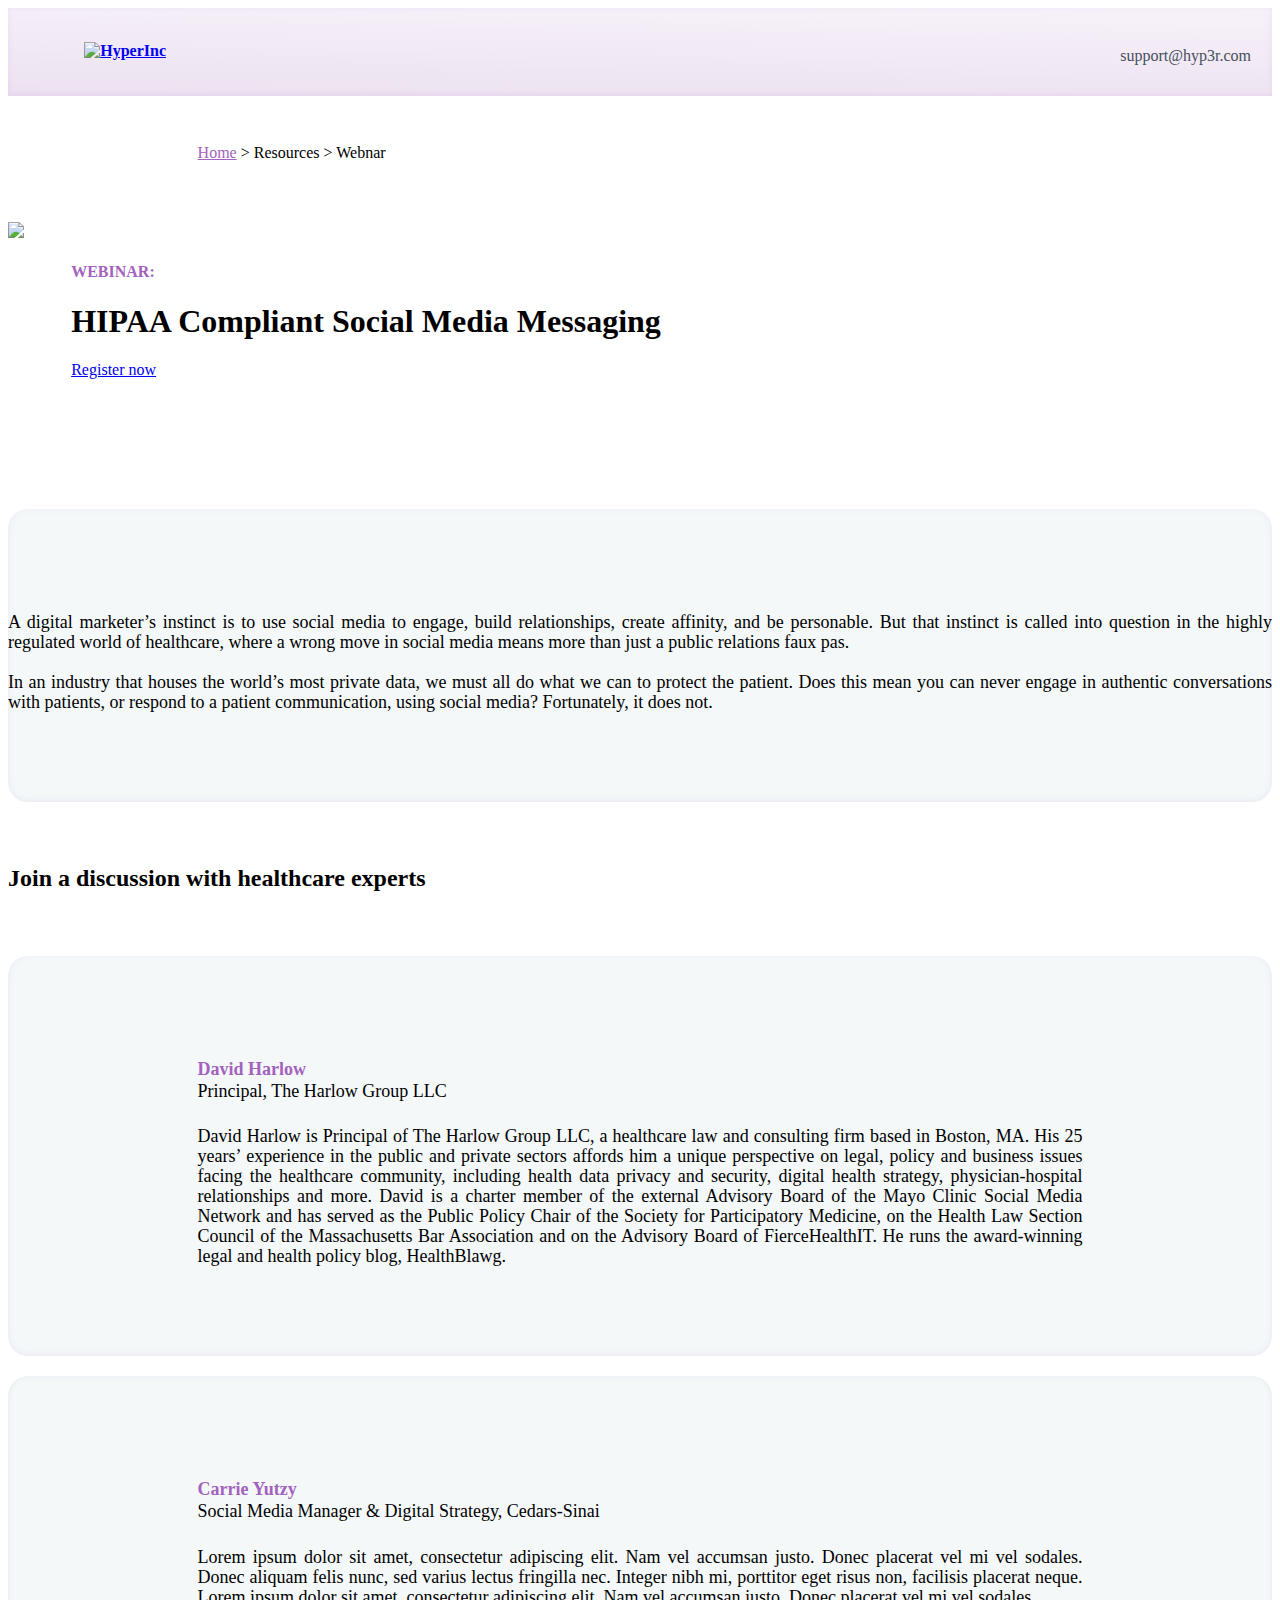
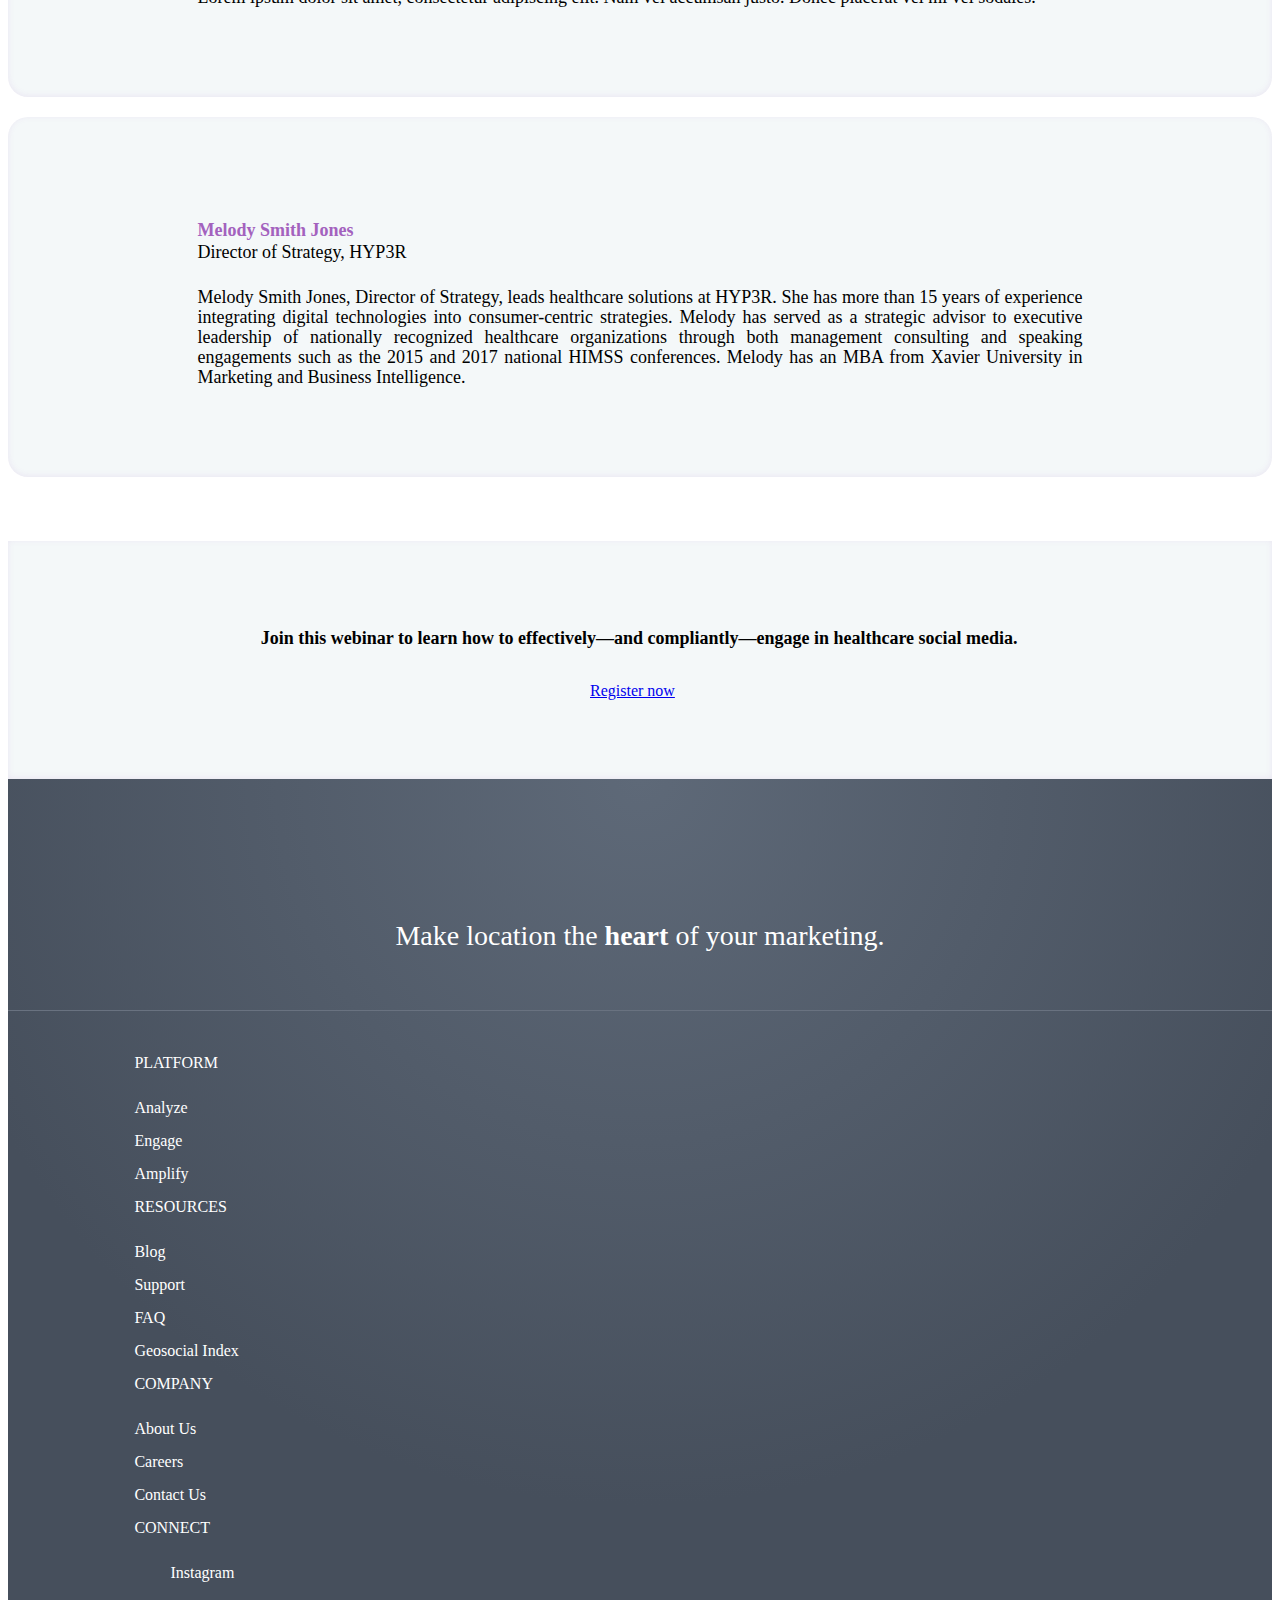
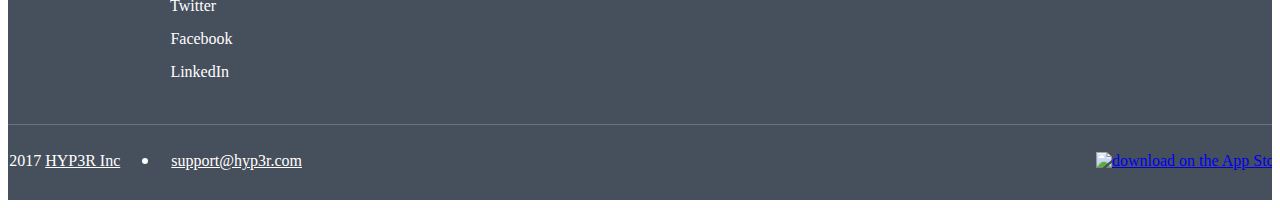
==== commit 75c88e43: "Starting mobile version" ====
--- a/index.html
+++ b/index.html
@@ -97,7 +97,7 @@
 		<main id="main">		
 			<section class="tour-section viewport-section">
 				<div class="sequence-menu">
-					Home > Resources > Webnar
+					<a href="#">Home</a> > Resources > Webnar
 				</div>
 				<div class="container">
 					<div class="row">
--- a/css/all.css
+++ b/css/all.css
@@ -3674,6 +3674,10 @@
     .healthcar-avatar{
         margin-left: -22%;
     }
+    
+    .sequence-menu{
+        left: 10% !important;
+    }
 }
 
 @media (max-width: 1055px) {
@@ -3694,13 +3698,44 @@
     }
 }
 
+.sequence-menu{
+    position: absolute;
+    top: 4%; 
+    left: 15%;
+}
+
+.sequence-menu a{
+    text-decoration: underline;
+    color: #A362BE;
+}
+
 /* MOBILE */
 @media (max-width: 850px) {
+
+    body{
+        font-size: 20px;
+    }
+
     .healthcar-avatar{
         margin-left: -26%;
     }
-}
-
-.sequence-menu{
-    margin-top: -5%;    
-}+
+    .nav-opener{
+        display: none;
+    }
+
+    .sequence-menu{
+        position: absolute;
+        top: 2%; 
+        left: 3% !important;
+    }
+
+    .healthcare-graphic-img{
+        margin-top: 10%;
+        width: 60%;
+        position:relative;
+        left:20%;
+        
+    }
+}
+
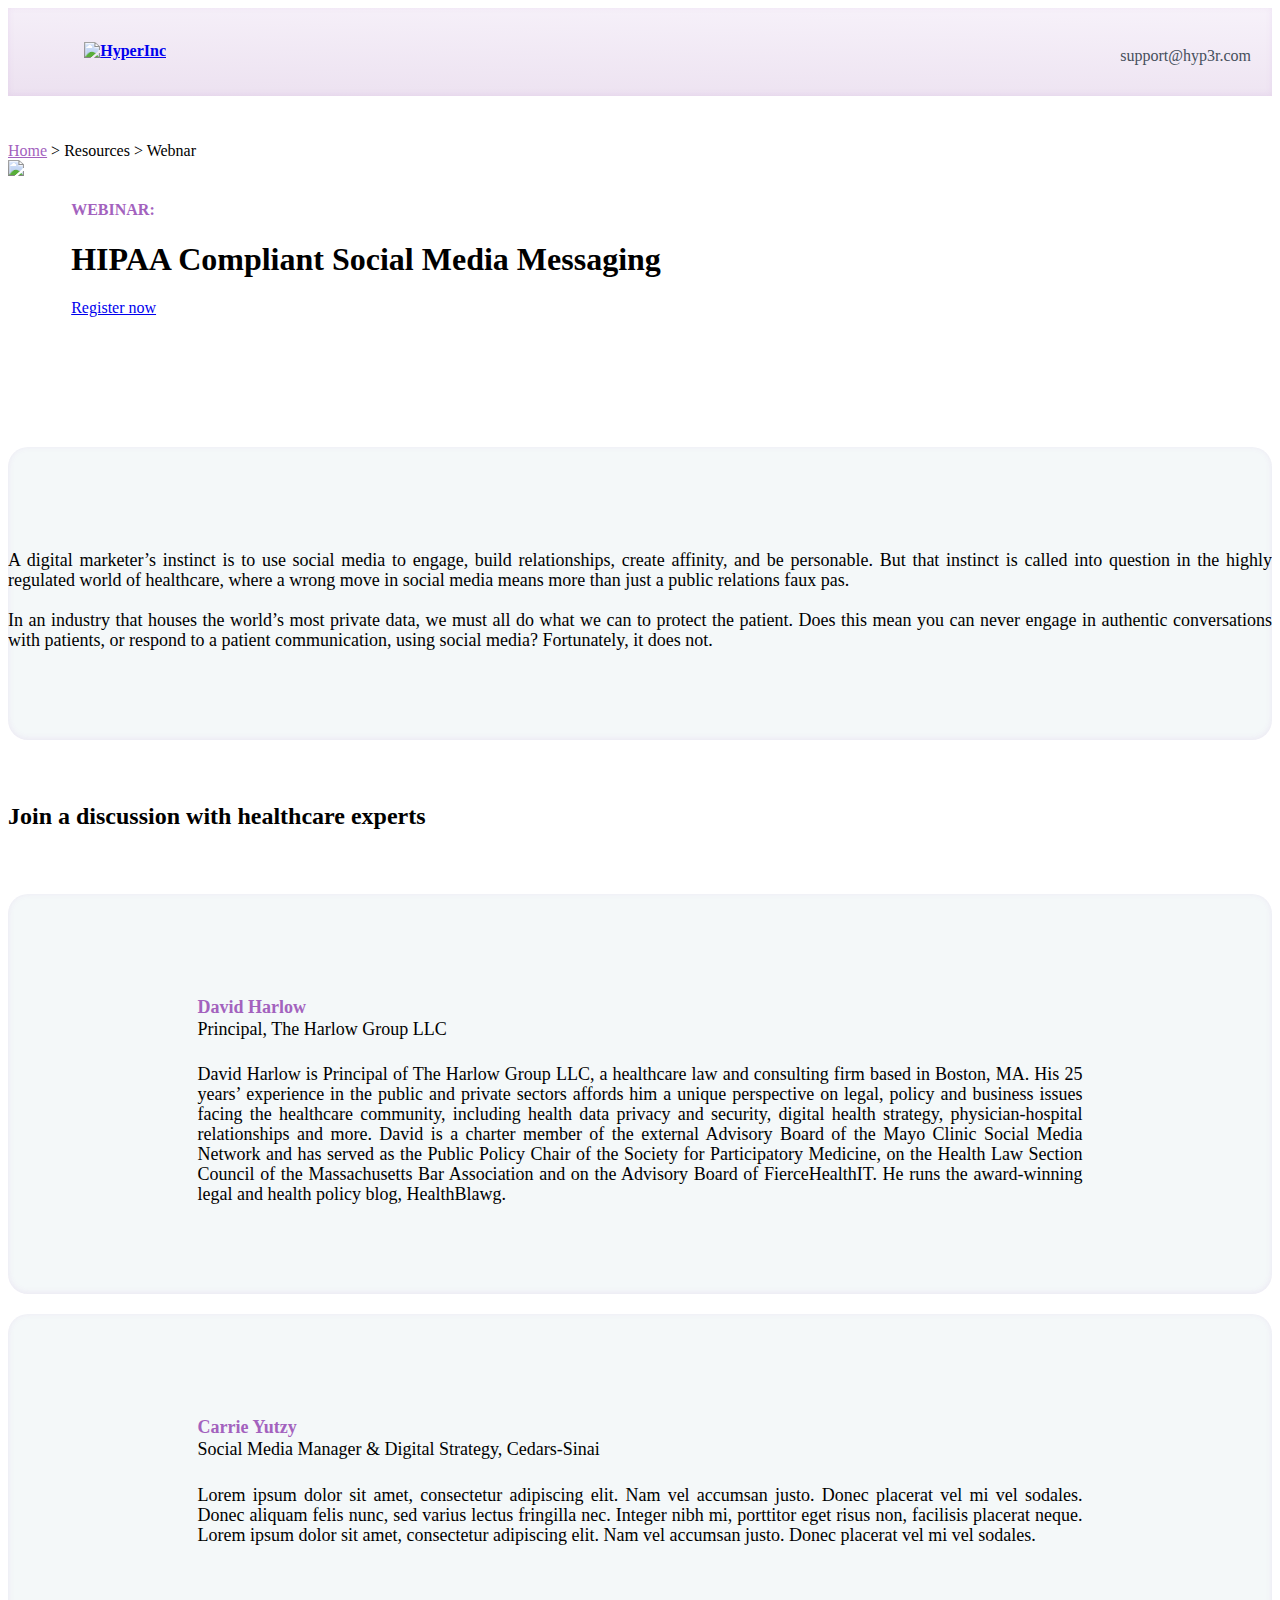
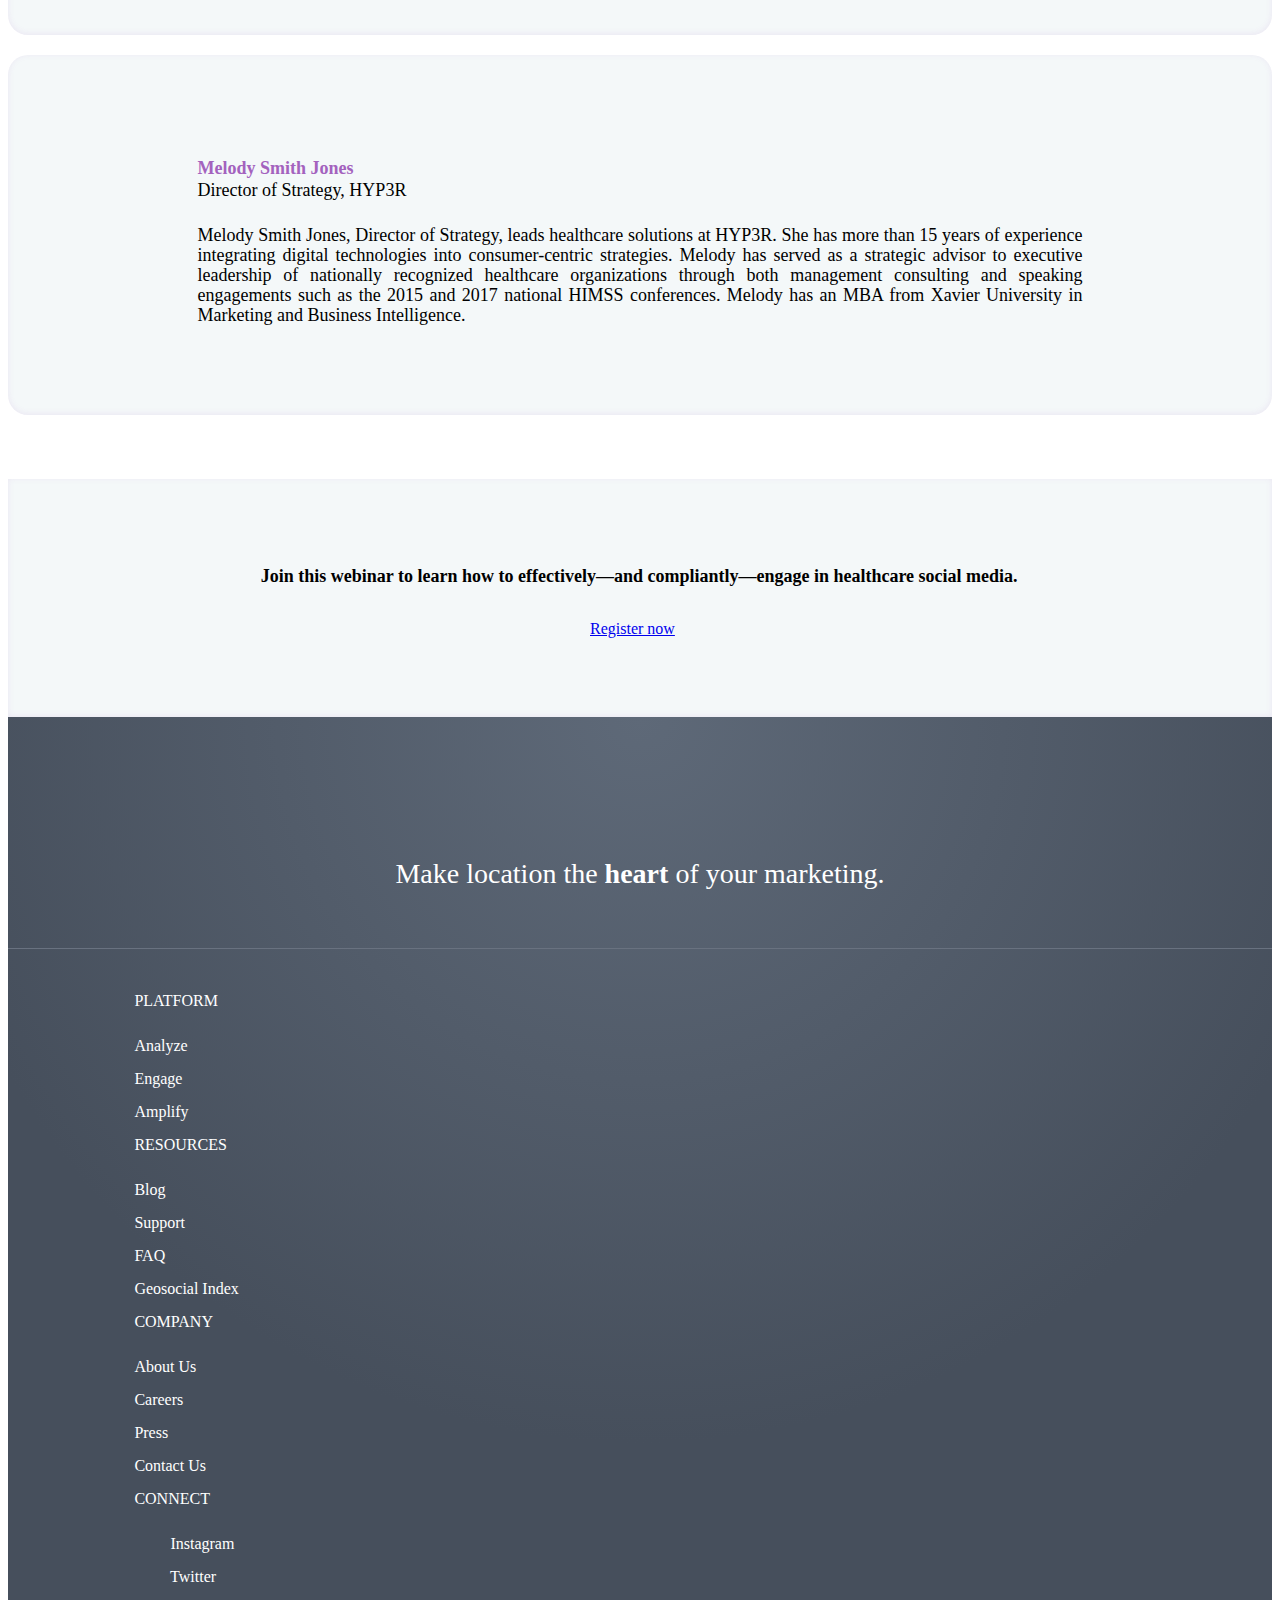
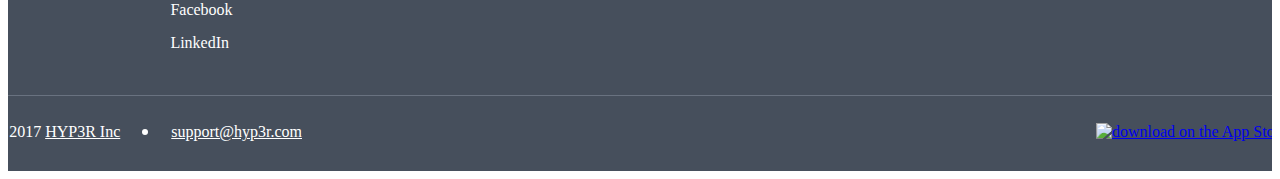
==== commit 05ac96bc: "Concluding mobile version" ====
--- a/index.html
+++ b/index.html
@@ -96,8 +96,16 @@
 		</header>
 		<main id="main">		
 			<section class="tour-section viewport-section">
-				<div class="sequence-menu">
+				<!-- <div class="sequence-menu">
 					<a href="#">Home</a> > Resources > Webnar
+				</div>-->
+				<div class="container">
+					<div class="row">
+						<div class="col-lg-6 col-sm-6 sequence-menu">
+				      		<a href="#">Home</a> > Resources > Webnar    
+				        </div>
+				        
+					</div>
 				</div>
 				<div class="container">
 					<div class="row">
@@ -113,7 +121,7 @@
 				</div>
 			</section>
 			<section>
-				<div class="hero static-hero">
+				<div class="hero static-hero digital">
 					<div class="container">
 						<div>
 							<p align="justify">A digital marketer’s instinct is to use social media to engage, build relationships, create affinity, and be personable. But that instinct is called into question in the highly regulated world of healthcare, where a wrong move in social media means more than just a public relations faux pas.
@@ -134,24 +142,24 @@
 					<div class="hero static-hero">
 						<div class="healthcare-section">
 							<h4 class="healthcar-name">David Harlow</h4><br>
-							<p>Principal, The Harlow Group LLC</p>
-							<img class="healthcar-avatar" src="assets/web/DavidPhoto1.png">
+							<p class="legend">Principal, The Harlow Group LLC</p>
+							<img class="healthcar-avatar avatar1" src="assets/web/DavidPhoto1.png">
 							<p align="justify">David Harlow is Principal of The Harlow Group LLC, a healthcare law and consulting firm based in Boston, MA. His 25 years’ experience in the public and private sectors affords him a unique perspective on legal, policy and business issues facing the healthcare community, including health data privacy and security, digital health strategy, physician-hospital relationships and more. David is a charter member of the external Advisory Board of the Mayo Clinic Social Media Network and has served as the Public Policy Chair of the Society for  Participatory Medicine, on the Health Law Section Council of the Massachusetts Bar Association and on the Advisory Board of FierceHealthIT. He runs the award-winning legal and health policy blog, HealthBlawg.</p>
 						</div>
 					</div>
 					<div class="hero static-hero">
 						<div class="healthcare-section">
 							<h4 class="healthcar-name">Carrie Yutzy </h4><br>
-							<p>Social Media Manager & Digital Strategy, Cedars-Sinai</p>
+							<p class="legend">Social Media Manager & Digital Strategy, Cedars-Sinai</p>
 							<img class="healthcar-avatar" src="assets/web/CarriePhoto1.png">
 							<p align="justify">Lorem ipsum dolor sit amet, consectetur adipiscing elit. Nam vel accumsan justo. Donec placerat vel mi vel sodales. Donec aliquam felis nunc, sed varius lectus fringilla nec. Integer nibh mi, porttitor eget risus non, facilisis placerat neque. Lorem ipsum dolor sit amet, consectetur adipiscing elit. Nam vel accumsan justo. Donec placerat vel mi vel sodales.</p>
 						</div>
 					</div>
 					
-					<div class="hero static-hero">
+					<div class="hero static-hero hero3">
 						<div class="healthcare-section">
 							<h4 class="healthcar-name">Melody Smith Jones</h4><br>
-							<p>Director of Strategy, HYP3R</p>
+							<p class="legend">Director of Strategy, HYP3R</p>
 							<img class="healthcar-avatar" src="assets/web/MelodyPhoto1.png">
 							<p align="justify">Melody Smith Jones, Director of Strategy, leads healthcare solutions at HYP3R. She has more than 15 years of experience integrating digital technologies into consumer-centric strategies. Melody has served as a strategic advisor to executive leadership of nationally recognized healthcare organizations through both management consulting and speaking engagements such as the 2015 and 2017 national HIMSS conferences. Melody has an MBA from Xavier University in Marketing and Business Intelligence.</p>
 						</div>
@@ -165,7 +173,8 @@
 				<div class="ae-1 hero healthcare-footer">
 					<div class="join-webnar">
 						<h4 class="text-center">Join this webinar to learn how to effectively—and compliantly—engage in healthcare social media.</h4>
-						<p><a class="btn btn-primary btn-join-webnar" href="#" role="button">Register now</a></p>
+						<p class="button-desktop"><a class="btn btn-primary btn-join-webnar" href="#" role="button">Register now</a></p>
+						<div class="div-button-mobile"><p class="button-mobile" style="display: none;"><a class="btn btn-primary btn-join-webnar" href="#" role="button">Register now</a></p></div>
 					</div>
 
 				</div>
@@ -179,7 +188,7 @@
 					<p>Make location the <b>heart</b> of your marketing.</p>
 				</div>
 				<div class="add-nav row">
-					<div class="col-md-10 col-md-offset-3 col-sm-offset-3">
+					<div class="col-md-10 col-md-offset-3 col-sm-offset-3 menu-footer">
 						<div class="row">
 							<div class="col-xs-6 col-sm-3 center-mobile">
 								<span class="title">Platform</span>
@@ -190,7 +199,7 @@
 								</ul>
 							</div>
 							
-							<div class="col-sm-3">
+							<div class="col-sm-3 footer-resources">
 								<span class="title">RESOURCES</span>
 								<ul class="add-nav-list">
 									<li><a href="https://blog.hyp3r.com/" target="_blank">Blog</a></li>
@@ -204,6 +213,7 @@
 								<ul class="add-nav-list footer-about-us">
 									<li><a href="about-us.html">About Us</a></li>
 									<li><a href="about-us.html#careers">Careers</a></li>
+									<li><a href="about-us.html#careers">Press</a></li>
 									<li><a href="about-us.html#contactus">Contact Us</a></li>
 								</ul>
 							</div>
@@ -229,11 +239,17 @@
 					</div>
 				</div>
 				<div class="basement">
+					<div id="logo-apple1" class="ae-6 from-right" style="display: none;">
+						<a href="https://itunes.apple.com/us/app/hyp3r-the-engagement-platform-for-venues/id1049359499?mt=8"
+						 class="appstore-link">
+							<img src="assets/web/apple-btn.png" alt="download on the App Store">
+						</a>
+					</div>
 					<ul class="copy-list ae-6 from-left">
 						<li>&copy; 2017 <a href="#">HYP3R Inc</a></li>
 						<li><a href="mailto:&#115;&#117;&#112;&#112;&#111;&#114;&#116;&#064;&#104;&#121;&#112;&#051;&#114;&#046;&#099;&#111;&#109;">&#115;&#117;&#112;&#112;&#111;&#114;&#116;&#064;&#104;&#121;&#112;&#051;&#114;&#046;&#099;&#111;&#109;</a></li>
 					</ul>
-					<div class="ae-6 from-right">
+					<div id="logo-apple2" class="ae-6 from-right">
 						<a href="https://itunes.apple.com/us/app/hyp3r-the-engagement-platform-for-venues/id1049359499?mt=8"
 						 class="appstore-link">
 							<img src="assets/web/apple-btn.png" alt="download on the App Store">
@@ -241,6 +257,7 @@
 					</div>
 				</div>
 			</div>
+
 		</footer>
 	</div>
 </body>
--- a/css/all.css
+++ b/css/all.css
@@ -3670,6 +3670,10 @@
     width: 100%;
 }
 
+.sequence-menu a{
+    cursor: pointer; 
+}
+
 @media (max-width: 1125px) {
     .healthcar-avatar{
         margin-left: -22%;
@@ -3699,9 +3703,7 @@
 }
 
 .sequence-menu{
-    position: absolute;
-    top: 4%; 
-    left: 15%;
+    margin-top: -80px;
 }
 
 .sequence-menu a{
@@ -3709,15 +3711,98 @@
     color: #A362BE;
 }
 
+@media (max-width: 767px) {
+       .healthcar-avatar{
+        
+        top:40% !important;
+        
+    }
+
+}
+
+@media (max-width: 441px) {
+    .healthcar-avatar{
+        left: 12% !important;
+        margin-left: -120px;
+        top: 100px !important;
+    }
+
+}
+
+@media (max-width: 515px) {
+    .healthcar-avatar{
+        left: 12% !important;
+        margin-left: -130px;
+        top: 100px !important;
+    }
+
+}
+
+
+@media (max-width: 620px) {
+    .healthcar-avatar{
+        left: 62% !important;
+        top: 100px !important;
+    }
+
+}
+
+@media (max-width: 420px) {
+    .healthcar-avatar{
+        left: 50% !important;
+        margin-left: -70px;
+        top: 100px !important;
+    }
+
+}
+
+@media (max-width: 320px) {
+    .healthcar-avatar{
+        left: 50% !important;
+        top: 100px !important;
+    }
+
+}
+
 /* MOBILE */
 @media (max-width: 850px) {
 
     body{
-        font-size: 20px;
-    }
-
-    .healthcar-avatar{
-        margin-left: -26%;
+        font-size: 16px;
+    }
+
+    p{
+        font-size: 16px;
+    }
+
+    .avatar1{
+        
+        margin-top: -200px !important;
+    }
+
+    .hero{
+        font-weight: 200px !important;
+        box-shadow: none;
+        line-height: 22px;
+    }
+
+    .digital{
+        background: white;
+        margin-bottom: 10px !important;
+        padding-top: 0px;
+    }
+
+    .webnar{
+        text-align: center;
+    }
+
+    .webnar h1{
+        font-size: 22px;
+    }
+
+    .webnar h4{
+        margin-top: 25px;
+        font-size: 18px;
     }
 
     .nav-opener{
@@ -3726,16 +3811,119 @@
 
     .sequence-menu{
         position: absolute;
-        top: 2%; 
+        top: 150px; 
         left: 3% !important;
     }
 
     .healthcare-graphic-img{
-        margin-top: 10%;
+        margin-top: 15%;
         width: 60%;
         position:relative;
-        left:20%;
+        left:20%;    
+    }
+
+    .healthcare-intro h2{
+        font-size: 28px;   
+        line-height: 35px;
+        margin-bottom: 100px;
+    }
+
+    .healthcar-avatar{
+        position: absolute;
+        margin-top: -190px;
         
-    }
-}
-
+        top: 110px;
+        height: 150px;
+        
+        position:absolute;
+        top:35%;
+        left:65%;
+    }
+
+    .healthcar-name, .legend{
+        text-align: center;
+    }
+
+    .legend{
+        margin-top: -13px !important;
+    }
+
+    .healthcare-section{
+        line-height: 15px;
+        padding-left: 5%;
+        padding-right: 5%;
+    }
+
+    .static-hero{
+        border-radius: 10px;
+        margin-bottom:90px;
+    }
+
+    .footer-resources{
+        display: none;
+    }
+
+    .menu-footer{
+        margin-left: 0px;
+    }
+
+    .btn-join-webnar{
+      position:fixed;
+
+      line-height:30px;
+      height: 35px;
+      width: 95%;
+      left: 60px;
+
+      margin-top: 68px;
+      padding-top: 0px;
+
+    }
+
+    .button-desktop{
+        display: none;
+    }
+
+    .button-mobile{
+        display: table !important;
+    }
+
+    .div-button-mobile{
+        background: white;
+        position:fixed;
+      
+      width: 100%;
+      height: 10%;
+      left: 0px;
+      bottom: 0px ;
+    }
+
+    .healthcare-footer{
+        padding-top: 30px;
+    }
+
+    .join-webnar h4{
+        font-size: 16px;
+    }
+
+    #logo-apple1{
+        display: inline !important;
+        margin-bottom: 50px;
+    }
+
+    #logo-apple1 a img{
+        margin-bottom: 20px;
+    }
+
+    #logo-apple2{
+        display: none;
+    }
+
+    .hero3{
+        margin-bottom: 10px;
+    }
+
+    footer{
+        margin-bottom: 50px;
+    }
+}
